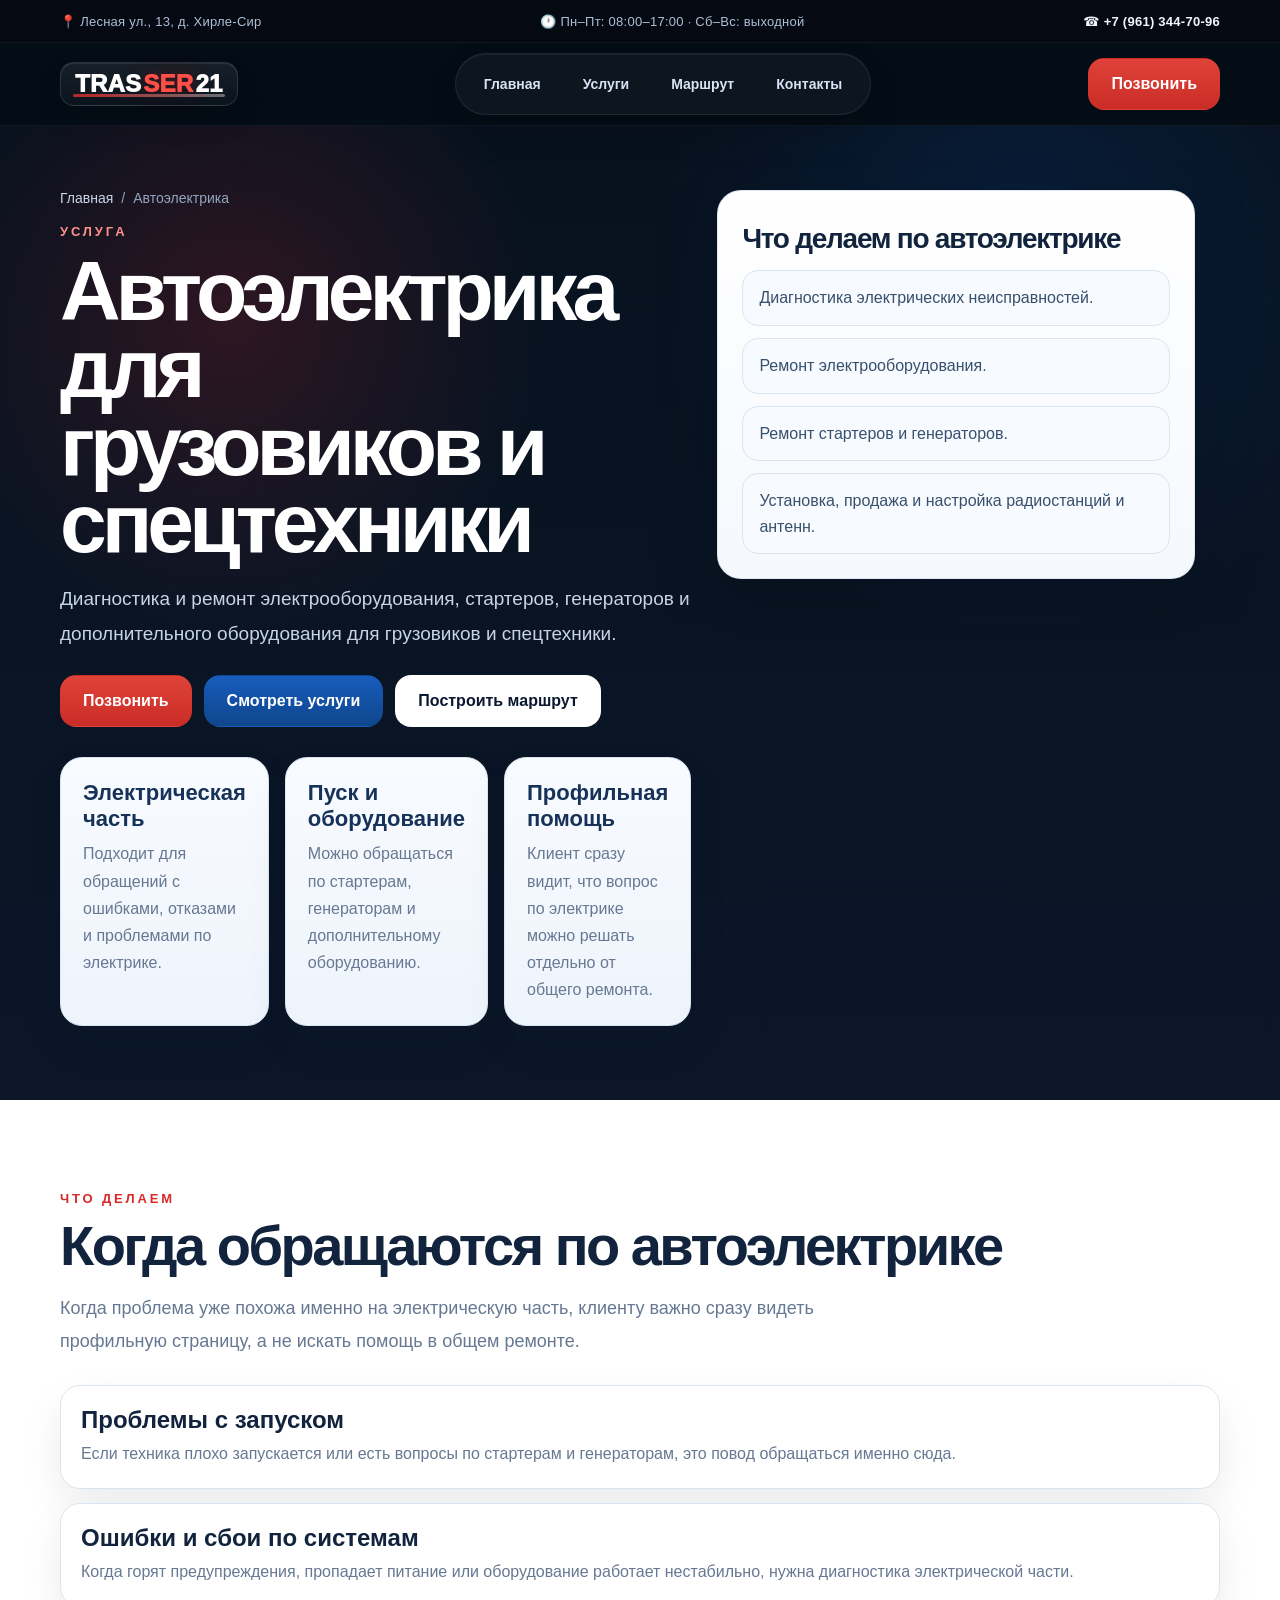
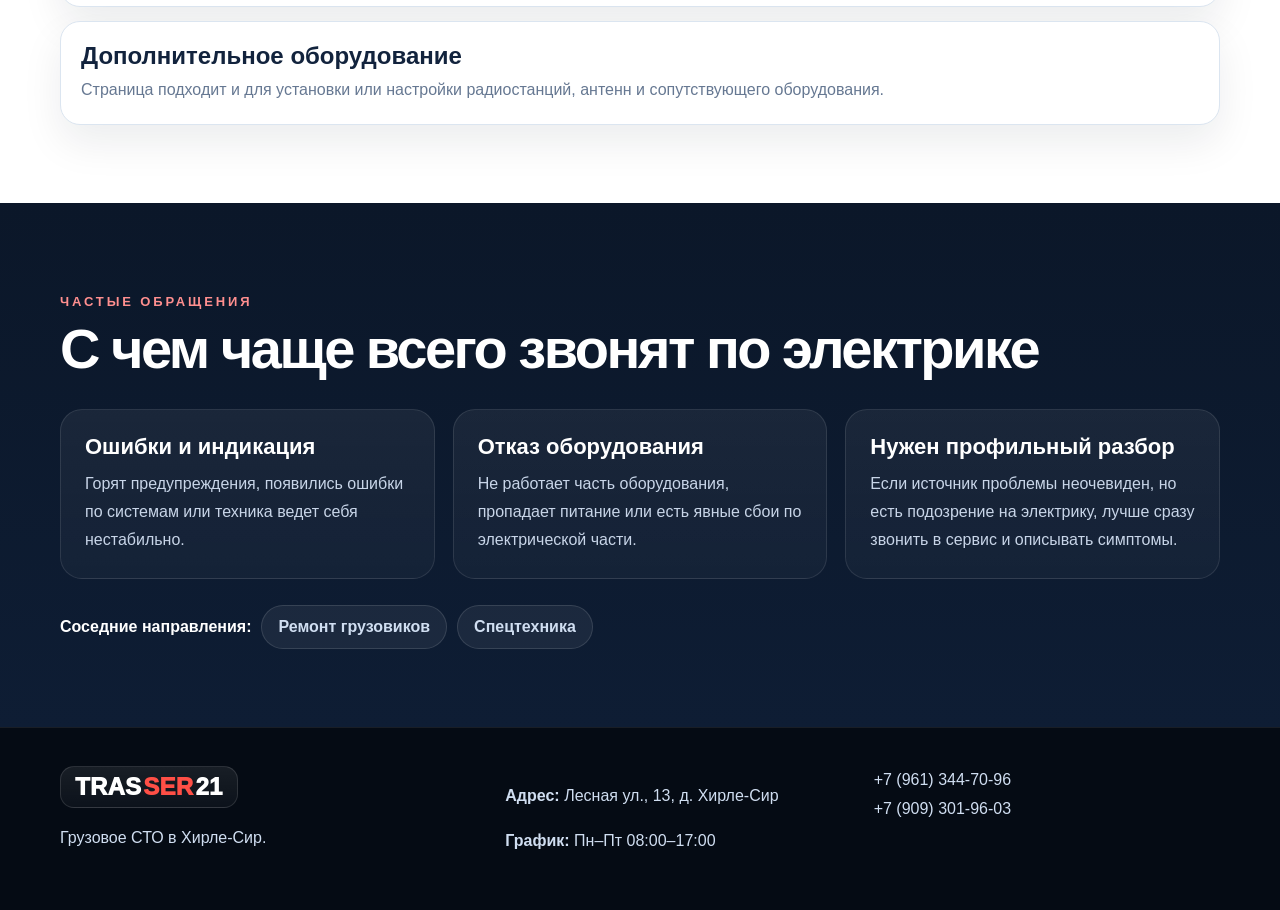
==== services/autoelectric.html @ 06770402 "Update homepage design and service photos" ====
<!doctype html>
<html lang="ru">
<head>
  <meta charset="UTF-8" />
  <meta name="viewport" content="width=device-width, initial-scale=1.0" />
  <title>Автоэлектрика — TRASSER21</title>
  <meta name="description" content="TRASSER21: автоэлектрика для грузовиков и спецтехники. Стационарный сервис по адресу Лесная ул., 13, д. Хирле-Сир." />
  <link rel="stylesheet" href="../styles.css" />
</head>
<body>
  <div class="topbar">
    <div class="container topbar__inner">
      <span>📍 Лесная ул., 13, д. Хирле-Сир</span>
      <span>🕐 Пн–Пт: 08:00–17:00 · Сб–Вс: выходной</span>
      <a href="tel:+79613447096">☎ +7 (961) 344-70-96</a>
    </div>
  </div>

  <header class="header">
    <div class="container header__inner">
      <a class="logo" href="../index.html">TRAS<span>SER</span>21</a>
      <nav class="nav" id="nav">
        <a href="../index.html">Главная</a>
        <a href="../index.html#services">Услуги</a>
        <a href="../index.html#route">Маршрут</a>
        <a href="../index.html#contacts">Контакты</a>
      </nav>
      <a class="btn btn--red header__cta" href="tel:+79613447096">Позвонить</a>
      <button class="burger" id="burger" aria-label="Открыть меню">☰</button>
    </div>
  </header>

  <main>
    <section class="service-hero">
      <div class="container service-hero__grid">
        <div>
          <div class="breadcrumbs"><a href="../index.html">Главная</a><span>/</span><span>Автоэлектрика</span></div>
          <p class="eyebrow">Услуга</p>
          <h1>Автоэлектрика для грузовиков и спецтехники</h1>
          <p class="service-hero__lead">Диагностика и ремонт электрооборудования, стартеров, генераторов и дополнительного оборудования для грузовиков и спецтехники.</p>
          <div class="service-hero__actions">
            <a class="btn btn--red" href="tel:+79613447096">Позвонить</a>
            <a class="btn btn--blue" href="../index.html#services">Смотреть услуги</a>
            <a class="btn btn--light" href="../index.html#route">Построить маршрут</a>
          </div>
          <div class="service-highlight">
            <article><strong>Электрическая часть</strong><span>Подходит для обращений с ошибками, отказами и проблемами по электрике.</span></article>
            <article><strong>Пуск и оборудование</strong><span>Можно обращаться по стартерам, генераторам и дополнительному оборудованию.</span></article>
            <article><strong>Профильная помощь</strong><span>Клиент сразу видит, что вопрос по электрике можно решать отдельно от общего ремонта.</span></article>
          </div>
        </div>
        <aside class="service-panel">
          <h2>Что делаем по автоэлектрике</h2>
          <ul>
            <li>Диагностика электрических неисправностей.</li>
            <li>Ремонт электрооборудования.</li>
            <li>Ремонт стартеров и генераторов.</li>
            <li>Установка, продажа и настройка радиостанций и антенн.</li>
          </ul>
        </aside>
      </div>
    </section>

    <section class="section section--light">
      <div class="container">
        <p class="eyebrow eyebrow--red">Что делаем</p>
        <h2>Когда обращаются по автоэлектрике</h2>
        <p class="section__lead">Когда проблема уже похожа именно на электрическую часть, клиенту важно сразу видеть профильную страницу, а не искать помощь в общем ремонте.</p>
        <div class="service-list">
          <article><h3>Проблемы с запуском</h3><p>Если техника плохо запускается или есть вопросы по стартерам и генераторам, это повод обращаться именно сюда.</p></article>
          <article><h3>Ошибки и сбои по системам</h3><p>Когда горят предупреждения, пропадает питание или оборудование работает нестабильно, нужна диагностика электрической части.</p></article>
          <article><h3>Дополнительное оборудование</h3><p>Страница подходит и для установки или настройки радиостанций, антенн и сопутствующего оборудования.</p></article>
        </div>
      </div>
    </section>

    <section class="section section--dark">
      <div class="container">
        <p class="eyebrow">Частые обращения</p>
        <h2>С чем чаще всего звонят по электрике</h2>
        <div class="cards cards--3">
          <article class="card card--dark"><h3>Ошибки и индикация</h3><p>Горят предупреждения, появились ошибки по системам или техника ведет себя нестабильно.</p></article>
          <article class="card card--dark"><h3>Отказ оборудования</h3><p>Не работает часть оборудования, пропадает питание или есть явные сбои по электрической части.</p></article>
          <article class="card card--dark"><h3>Нужен профильный разбор</h3><p>Если источник проблемы неочевиден, но есть подозрение на электрику, лучше сразу звонить в сервис и описывать симптомы.</p></article>
        </div>
        <div class="related-services">
          <strong>Соседние направления:</strong>
          <a href="truck-repair.html">Ремонт грузовиков</a>
          <a href="special-equipment.html">Спецтехника</a>
        </div>
      </div>
    </section>
  </main>

  <footer class="footer" id="contacts">
    <div class="container footer__grid">
      <div><strong class="footer__brand">TRAS<span>SER</span>21</strong><p>Грузовое СТО в Хирле-Сир.</p></div>
      <div><p><strong>Адрес:</strong> Лесная ул., 13, д. Хирле-Сир</p><p><strong>График:</strong> Пн–Пт 08:00–17:00</p></div>
      <div><a href="tel:+79613447096">+7 (961) 344-70-96</a><a href="tel:+79093019603">+7 (909) 301-96-03</a></div>
    </div>
  </footer>

  <a class="mobile-call" href="tel:+79613447096">Позвонить</a>
  <script src="../script.js"></script>
</body>
</html>
---- styles.css ----
*{box-sizing:border-box}
:root{--dark:#07111e;--dark2:#0d1a2e;--blue:#0e4ea6;--red:#d92929;--white:#fff;--muted:#c7d4e8;--text:#12233d;--line:#dbe5f0;--soft:#f4f7fb;--shadow:0 18px 40px rgba(15,23,42,.08);--shadow-lg:0 28px 60px rgba(3,10,20,.26);--radius-lg:26px;--radius-md:20px}
html{scroll-behavior:smooth}
body{margin:0;font-family:"Segoe UI",Arial,system-ui,sans-serif;background:var(--dark);color:var(--white)}
body.is-locked{overflow:hidden}
a{text-decoration:none;color:inherit}
.container{width:min(1160px,calc(100% - 40px));margin:0 auto}
.topbar{background:#040912;border-bottom:1px solid rgba(255,255,255,.06);font-size:13px;letter-spacing:.02em}.topbar__inner{min-height:42px;display:flex;gap:16px;justify-content:space-between;align-items:center;flex-wrap:wrap;color:#aebfd6}.topbar a{color:#eef5ff;font-weight:700}
.header{position:sticky;top:0;z-index:10;background:rgba(5,12,21,.78);backdrop-filter:blur(18px);border-bottom:1px solid rgba(255,255,255,.06)}.header__inner{min-height:82px;display:flex;align-items:center;justify-content:space-between;gap:18px}
.logo{position:relative;display:inline-flex;align-items:center;gap:0;min-height:44px;padding:0 14px;border-radius:14px;background:linear-gradient(180deg,rgba(255,255,255,.08),rgba(255,255,255,.03));border:1px solid rgba(255,255,255,.12);box-shadow:inset 0 1px 0 rgba(255,255,255,.08),0 14px 28px rgba(0,0,0,.16);font-size:24px;font-weight:950;letter-spacing:.01em;line-height:1;color:#fff;text-transform:uppercase;transition:transform .2s ease,border-color .2s ease,background .2s ease}
.logo::before{content:"";position:absolute;left:12px;right:12px;bottom:8px;height:3px;border-radius:999px;background:linear-gradient(90deg,rgba(217,41,41,.95),rgba(255,255,255,.42));opacity:.9}
.logo:hover{transform:translateY(-1px);border-color:rgba(255,255,255,.2);background:linear-gradient(180deg,rgba(255,255,255,.12),rgba(255,255,255,.04))}
.logo span{display:inline-flex;margin:0 2px;color:#ff4f46;text-shadow:0 0 18px rgba(217,41,41,.32)}
.nav{display:flex;align-items:center;gap:6px;padding:8px 10px;border-radius:999px;background:rgba(255,255,255,.04);border:1px solid rgba(255,255,255,.08);box-shadow:inset 0 1px 0 rgba(255,255,255,.04),0 18px 34px rgba(0,0,0,.16)}
.nav a{position:relative;display:inline-flex;align-items:center;justify-content:center;min-height:44px;padding:0 18px;border-radius:999px;font-size:14px;font-weight:800;color:#d7e3f4;overflow:hidden;transition:color .22s ease,transform .22s ease,background .22s ease}
.nav a:hover{color:#fff;transform:translateY(-1px);background:rgba(255,255,255,.08)}
.nav a::after{content:"";position:absolute;left:16px;right:16px;bottom:8px;height:2px;border-radius:999px;background:linear-gradient(90deg,var(--red),#ff8e6d);transform:scaleX(0);transform-origin:center;transition:transform .22s ease}
.nav a:hover::after{transform:scaleX(1)}
.burger{display:none;background:transparent;color:#fff;border:1px solid rgba(255,255,255,.15);border-radius:12px;width:44px;height:44px;font-size:22px}
.btn{display:inline-flex;align-items:center;justify-content:center;min-height:52px;padding:0 22px;border-radius:16px;font-weight:800;border:1px solid transparent;transition:transform .2s ease,box-shadow .2s ease,background .2s ease}.btn:hover{transform:translateY(-1px);box-shadow:0 14px 28px rgba(0,0,0,.18)}.btn--red{background:linear-gradient(180deg,#df4238,#c92d26);color:#fff}.btn--blue{background:linear-gradient(180deg,#185cbc,#0f468d);color:#fff}.btn--light{background:#fff;color:#0a1730}
.hero{position:relative;overflow:hidden;background:
radial-gradient(circle at 18% 18%,rgba(217,41,41,.14),transparent 26%),
linear-gradient(180deg,#07111d 0%,#091524 54%,#0d1a2d 100%);
padding:56px 0 78px}
.hero::before{content:"";position:absolute;inset:0;background:
linear-gradient(90deg,rgba(255,255,255,.02),transparent 26%,transparent 74%,rgba(255,255,255,.02)),
linear-gradient(180deg,rgba(255,255,255,.03),transparent 18%);
pointer-events:none}
.hero__layout{display:grid;gap:30px}
.hero__lead{display:grid;grid-template-columns:minmax(0,1.18fr) minmax(320px,.82fr);gap:28px;align-items:end}
.eyebrow{color:#ff8f8f;font-size:13px;letter-spacing:.22em;text-transform:uppercase;font-weight:900}.eyebrow--red{color:var(--red)}h1{font-size:clamp(48px,7vw,84px);line-height:.92;letter-spacing:-.06em;margin:14px 0 0;max-width:11ch}h2{font-size:clamp(34px,5vw,56px);line-height:.98;letter-spacing:-.045em;margin:10px 0 0}
.hero__content{display:flex;flex-direction:column;justify-content:center;padding:10px 0 0}
.hero__text,.section__lead{font-size:18px;line-height:1.8;color:var(--muted);max-width:760px}
.hero__text{max-width:32ch;font-size:20px;line-height:1.72;margin-top:22px;color:#d6e1f1}
.hero__badges{display:flex;flex-wrap:wrap;gap:10px;margin-top:22px}
.hero__badges span{display:inline-flex;align-items:center;min-height:38px;padding:0 14px;border-radius:999px;background:rgba(255,255,255,.05);border:1px solid rgba(255,255,255,.08);color:#edf3fb;font-size:13px;font-weight:800;letter-spacing:.02em}
.hero__actions{display:flex;gap:12px;flex-wrap:wrap;margin-top:28px}
.hero__footnote{margin:18px 0 0;color:#aebfd6;font-size:15px;line-height:1.7}
.hero__summary{padding:24px;border-radius:28px;background:rgba(255,255,255,.04);border:1px solid rgba(255,255,255,.08);box-shadow:0 24px 48px rgba(0,0,0,.16)}
.hero__summary-label{margin:0 0 14px;color:#95aac6;text-transform:uppercase;font-size:12px;font-weight:900;letter-spacing:.16em}
.hero__summary-grid{display:grid;grid-template-columns:1fr 1fr;gap:12px}
.hero__summary-grid article{display:grid;gap:7px;padding:18px;border-radius:20px;background:rgba(255,255,255,.04);border:1px solid rgba(255,255,255,.08)}
.hero__summary-grid small{color:#95aac6;text-transform:uppercase;font-size:11px;font-weight:900;letter-spacing:.14em}
.hero__summary-grid strong{color:#fff;font-size:20px;line-height:1.35;letter-spacing:-.02em}
.hero__showcase{position:relative;margin:0;border-radius:34px;overflow:hidden;border:1px solid rgba(255,255,255,.1);background:#0c1727;box-shadow:0 30px 64px rgba(0,0,0,.24)}
.hero__showcase img{display:block;width:100%;aspect-ratio:16 / 7;object-fit:cover;object-position:center 44%}
.hero__showcase::after{content:"";position:absolute;inset:0;background:linear-gradient(180deg,rgba(5,11,18,.08) 0%,rgba(5,11,18,.08) 36%,rgba(5,11,18,.64) 100%);pointer-events:none}
.hero__showcase-actions{position:absolute;top:22px;right:22px;z-index:1}
.hero__showcase-caption{position:absolute;left:24px;bottom:24px;z-index:1;display:grid;gap:8px;max-width:520px;padding:22px 24px;border-radius:26px;background:rgba(7,17,29,.76);backdrop-filter:blur(10px);border:1px solid rgba(255,255,255,.1)}
.hero__showcase-caption small{color:#95aac6;text-transform:uppercase;font-size:12px;font-weight:900;letter-spacing:.16em}
.hero__showcase-caption strong{font-size:30px;letter-spacing:-.04em;color:#fff;line-height:1.08}
.hero__showcase-caption span{color:#d8e3f2;line-height:1.72}
.hero__showcase[data-lightbox],.service-photos__item[data-lightbox],.gallery__card[data-lightbox]{cursor:zoom-in}
.hero__showcase[data-lightbox]:focus-visible,.service-photos__item[data-lightbox]:focus-visible,.gallery__card[data-lightbox]:focus-visible{outline:2px solid rgba(255,255,255,.72);outline-offset:4px}
.section{padding:78px 0}.section--light{background:#fff;color:var(--text)}.section--dark{background:linear-gradient(180deg,#0b1729,#0e1d34)}.section--light .section__lead{color:#667892}.section__lead--dark{color:#c8d5e8}.cards{display:grid;gap:18px;margin-top:32px}.cards--4{grid-template-columns:repeat(4,1fr)}.cards--3{grid-template-columns:repeat(3,1fr)}
.service-photos{display:grid;grid-template-columns:1.2fr .9fr .9fr;gap:18px;margin-top:34px}
.service-photos__item{position:relative;margin:0;border-radius:28px;overflow:hidden;background:#fff;border:1px solid rgba(211,223,236,.9);box-shadow:0 24px 48px rgba(15,23,42,.08)}
.service-photos__item::after{content:"";position:absolute;inset:0;background:linear-gradient(180deg,rgba(10,20,34,.02),rgba(10,20,34,.68) 86%)}
.service-photos__image{display:block;width:100%;height:100%;min-height:260px;object-fit:cover;transform:scale(1.02)}
.service-photos__image--front{object-position:center 42%}
.service-photos__image--base{object-position:center center}
.service-photos__image--aerial{object-position:center 36%}
.service-photos__item figcaption{position:absolute;left:0;right:0;bottom:0;z-index:1;padding:18px 18px 20px;color:#eef5ff;line-height:1.65;background:linear-gradient(180deg,transparent,rgba(8,17,30,.04))}
.service-photos__item--wide{grid-row:span 2}
.service-photos__item--wide .service-photos__image{min-height:100%}
.card{background:#fff;border:1px solid var(--line);border-radius:22px;padding:24px;box-shadow:var(--shadow);transition:transform .22s ease,box-shadow .22s ease,border-color .22s ease}.card:hover{transform:translateY(-3px);box-shadow:0 22px 44px rgba(15,23,42,.1);border-color:#c8d7e8}.card h3{margin:0 0 10px;font-size:22px}.card p{margin:0;color:#667892;line-height:1.75}.card--dark{background:linear-gradient(180deg,rgba(255,255,255,.06),rgba(255,255,255,.03));border-color:rgba(255,255,255,.1);box-shadow:none}.card--dark p{color:#c8d5e8}.card--dark h3{color:#fff}.card--dark:hover{box-shadow:0 20px 42px rgba(0,0,0,.16);border-color:rgba(255,255,255,.14)}.card--accent-blue{background:linear-gradient(180deg,#f7fbff,#edf4ff)}.card--accent-red{background:linear-gradient(180deg,#fff8f8,#fff0f0)}.num{display:grid;place-items:center;width:42px;height:42px;border-radius:12px;background:linear-gradient(135deg,var(--red),var(--blue));color:#fff;font-weight:900;margin-bottom:14px}
.card--service{display:flex;flex-direction:column;gap:14px}
.card--service-photo{position:relative;overflow:hidden;justify-content:flex-end;min-height:300px;background:#0b1628;border-color:rgba(255,255,255,.12)}
.card--service-photo::before{content:"";position:absolute;inset:0;background-image:var(--service-card-bg);background-position:var(--service-card-position,center center);background-size:cover;background-repeat:no-repeat;transform:scale(1.03);transition:transform .28s ease}
.card--service-photo::after{content:"";position:absolute;inset:0;background:linear-gradient(180deg,rgba(6,12,21,.16) 0%,rgba(6,12,21,.42) 44%,rgba(6,12,21,.9) 100%)}
.card--service-photo>*{position:relative;z-index:1}
.card--service-photo:hover::before{transform:scale(1.07)}
.card--service-photo p{color:#dbe6f6}
.card--service-photo .text-link{color:#fff}
.card--service-photo .num{box-shadow:0 12px 24px rgba(0,0,0,.22)}
.card--service-tachographs{--service-card-bg:url("assets/hero-service-sign.webp");--service-card-position:center 38%}
.card--service-autoelectric{--service-card-bg:url("assets/service-interior.webp");--service-card-position:center center}
.card--service-truck-repair{--service-card-bg:url("assets/service-repair-bay-new.webp");--service-card-position:center center}
.card--service-maintenance{--service-card-bg:url("assets/service-exterior-aerial-new.webp");--service-card-position:center 46%}
.card--service-trucks{--service-card-bg:url("assets/service-truck.webp");--service-card-position:center 54%}
.card--service-special{--service-card-bg:url("assets/service-aerial.webp");--service-card-position:center 36%}
.text-link{display:inline-flex;align-items:center;gap:8px;margin-top:auto;font-weight:800;color:#0b397f}
.card--dark .text-link{color:#fff}
.text-link::after{content:"→";font-size:16px}
.section--process{background:linear-gradient(180deg,#091322,#10213b)}
.process-grid{display:grid;grid-template-columns:repeat(4,1fr);gap:16px;margin-top:30px}
.process-card{padding:22px;border-radius:22px;background:linear-gradient(180deg,rgba(255,255,255,.06),rgba(255,255,255,.03));border:1px solid rgba(255,255,255,.1);transition:transform .22s ease,border-color .22s ease}
.process-card:hover{transform:translateY(-3px);border-color:rgba(255,255,255,.16)}
.process-card h3{margin:14px 0 10px;font-size:24px;color:#fff}
.process-card p{margin:0;color:#d0def1;line-height:1.75}
.section--photo{background:linear-gradient(180deg,#081321,#0d1e35)}
.gallery{display:grid;grid-template-columns:1fr 1.2fr 1fr;gap:16px;margin-top:32px}
.gallery__card{min-height:300px;padding:22px;border-radius:28px;border:1px solid rgba(255,255,255,.1);background:linear-gradient(160deg,rgba(255,255,255,.06),rgba(255,255,255,.02));display:flex;flex-direction:column;justify-content:flex-end;position:relative;overflow:hidden;transition:transform .24s ease,border-color .24s ease,box-shadow .24s ease;box-shadow:0 24px 46px rgba(0,0,0,.16)}
.gallery__card:hover{transform:translateY(-5px);border-color:rgba(255,255,255,.18);box-shadow:0 30px 54px rgba(0,0,0,.2)}
.gallery__card::before{content:"";position:absolute;inset:0;background:linear-gradient(135deg,rgba(217,41,41,.18),transparent 40%,rgba(14,78,166,.18));opacity:.9}
.gallery__card>*{position:relative}
.gallery__image{position:absolute;inset:0;width:100%;height:100%;object-fit:cover;transform:scale(1.03)}
.gallery__image--interior{object-position:center center}
.gallery__image--truck{object-position:center 54%}
.gallery__image--road{object-position:center center}
.gallery__card--photo::before{background:linear-gradient(180deg,rgba(4,11,20,.02),rgba(4,11,20,.78) 84%)}
.gallery__content{position:relative;z-index:1;display:flex;flex-direction:column;justify-content:flex-end;height:100%;padding:2px}
.gallery__card span{display:inline-flex;width:max-content;padding:8px 10px;border-radius:999px;background:rgba(255,255,255,.1);backdrop-filter:blur(8px);font-size:12px;letter-spacing:.1em;text-transform:uppercase}
.gallery__card strong{font-size:30px;margin-top:16px;letter-spacing:-.04em}
.gallery__card p{margin:10px 0 0;color:#d5e2f4;line-height:1.7;max-width:30ch}
.gallery__card--wide{min-height:390px}
.brand-list{display:flex;flex-wrap:wrap;gap:12px;margin-top:28px}
.brand-list span{display:inline-flex;align-items:center;justify-content:center;padding:14px 18px;border-radius:999px;border:1px solid var(--line);background:linear-gradient(180deg,#fff,#f8fbff);font-weight:800;color:#163257;box-shadow:var(--shadow)}
.route{display:grid;grid-template-columns:minmax(300px,380px) minmax(0,560px);gap:24px;align-items:start;justify-content:space-between}
.route__content{max-width:380px;padding-top:8px}
.route__content h2{font-size:clamp(40px,4vw,62px);line-height:.96;max-width:7ch}
.route__content .section__lead{max-width:24ch}
.route__info{display:grid;gap:10px;margin:20px 0 24px;padding:18px 20px;border-radius:20px;background:rgba(255,255,255,.04);border:1px solid rgba(255,255,255,.08)}
.route__info p{margin:0}
.route__info p{color:#d5e2f4}
.map-links{display:grid;grid-template-columns:1fr;gap:10px;margin-top:8px}
.map-link-chip{display:inline-flex;align-items:center;justify-content:center;min-height:48px;padding:0 18px;border-radius:16px;border:1px solid transparent;color:#fff;font-weight:900;box-shadow:0 12px 26px rgba(0,0,0,.16);transition:transform .2s ease,box-shadow .2s ease,filter .2s ease}
.map-link-chip:hover{transform:translateY(-1px);box-shadow:0 16px 28px rgba(0,0,0,.22)}
.map-link-chip--yandex{background:#fc3f1d}
.map-link-chip--2gis{background:#00a651}
.map-link-chip--google{background:#1a73e8}
.route-map-card{margin:0;max-width:560px;justify-self:end;border-radius:28px;overflow:hidden;background:rgba(255,255,255,.04);border:1px solid rgba(255,255,255,.1);box-shadow:0 20px 50px rgba(0,0,0,.22)}
.route-map-card__link{display:block}
.route-map-card__image{display:block;width:100%;height:auto;max-height:258px;aspect-ratio:16 / 9;object-fit:cover}
.route-map-card__caption{display:grid;gap:4px;padding:14px 18px;background:linear-gradient(180deg,rgba(8,18,32,.3),rgba(8,18,32,.82))}
.route-map-card__caption strong{font-size:24px}
.route-map-card__caption span{color:#d5e2f4;font-weight:700}
.route-map-card__caption small{color:#aebfd6;line-height:1.6}
.faq{display:grid;gap:14px;margin-top:30px}
.faq__item{background:#fff;border:1px solid var(--line);border-radius:18px;padding:0 18px;box-shadow:var(--shadow);transition:border-color .2s ease,transform .2s ease}
.faq__item:hover{transform:translateY(-2px);border-color:#c6d6e8}
.faq__item summary{cursor:pointer;list-style:none;font-weight:800;padding:20px 0;color:#173259}
.faq__item summary::-webkit-details-marker{display:none}
.faq__item p{margin:0 0 18px;color:#667892;line-height:1.75}
.request{display:grid;grid-template-columns:minmax(0,.88fr) minmax(0,1.12fr);gap:30px;align-items:start}
.request__notes{list-style:none;padding:0;margin:24px 0 0;display:grid;gap:10px}
.request__notes li{position:relative;padding-left:22px;color:#48617f;line-height:1.7}
.request__notes li::before{content:"";position:absolute;left:0;top:11px;width:10px;height:10px;border-radius:50%;background:linear-gradient(135deg,var(--red),var(--blue))}
.contact-panel{display:grid;gap:14px;background:linear-gradient(180deg,#fff,#f9fbfe);border:1px solid var(--line);border-radius:24px;padding:24px;box-shadow:var(--shadow)}
.contact-panel__item{display:grid;gap:6px;padding:16px 18px;border-radius:18px;background:#fff;border:1px solid var(--line)}
.contact-panel__item span{color:#6c7d92;font-size:13px;font-weight:800;letter-spacing:.08em;text-transform:uppercase}
.contact-panel__item a,.contact-panel__item strong{color:#173259;font-size:24px;font-weight:900;letter-spacing:-.03em}
.contact-panel__actions{display:flex;gap:12px;flex-wrap:wrap;margin-top:6px}
.form{display:grid;gap:14px;background:linear-gradient(180deg,#fff,#f9fbfe);border:1px solid var(--line);border-radius:24px;padding:24px;box-shadow:var(--shadow)}
.form__field{display:grid;gap:8px;color:#28415f;font-weight:700}
.form__field span{font-size:14px}
input,textarea,select{width:100%;min-height:52px;border:1px solid var(--line);border-radius:14px;padding:14px 15px;font:inherit}
input:focus,textarea:focus,select:focus{outline:none;border-color:#7fa4d3;box-shadow:0 0 0 4px rgba(14,78,166,.12)}
textarea{min-height:130px;resize:vertical}
.form__hint{margin:0;color:#667892;font-size:14px;line-height:1.6}
.footer{background:#050b14;padding:38px 0;border-top:1px solid rgba(255,255,255,.08)}.footer__grid{display:grid;grid-template-columns:1.1fr .9fr .9fr;gap:22px}.footer p,.footer a{display:block;color:#d0def1;line-height:1.8}.footer__brand{display:inline-flex;align-items:center;min-height:42px;padding:0 14px;border-radius:14px;background:linear-gradient(180deg,rgba(255,255,255,.08),rgba(255,255,255,.03));border:1px solid rgba(255,255,255,.12);font-size:24px;font-weight:950;letter-spacing:.01em;color:#fff}.footer__brand span{margin:0 2px;color:#ff4f46}.mobile-call{display:none}
.service-hero{position:relative;overflow:hidden;background:radial-gradient(circle at 18% 20%,rgba(217,41,41,.18),transparent 24%),radial-gradient(circle at 80% 15%,rgba(14,78,166,.22),transparent 28%),linear-gradient(180deg,#07111e,#0b1729);padding:64px 0 74px}
.service-hero__grid{display:grid;grid-template-columns:1.05fr .95fr;gap:26px;align-items:start}
.service-hero__lead{font-size:19px;line-height:1.85;color:var(--muted);max-width:700px}
.service-hero__actions{display:flex;gap:12px;flex-wrap:wrap;margin-top:24px}
.service-panel{background:linear-gradient(180deg,#ffffff,#f5f8fd);color:var(--text);border-radius:24px;padding:24px;box-shadow:var(--shadow-lg);border:1px solid rgba(219,229,240,.9)}
.service-panel h2{font-size:28px}
.service-panel ul{list-style:none;padding:0;margin:18px 0 0;display:grid;gap:12px}
.service-panel li{padding:14px 16px;border-radius:16px;background:#f7fafe;border:1px solid var(--line);color:#37506d;line-height:1.6}
.service-list{display:grid;gap:14px;margin-top:28px}
.service-list article{display:grid;gap:6px;padding:20px;border-radius:20px;border:1px solid var(--line);background:#fff;box-shadow:var(--shadow);transition:transform .22s ease,box-shadow .22s ease,border-color .22s ease}
.service-list article:hover{transform:translateY(-3px);box-shadow:0 22px 44px rgba(15,23,42,.1);border-color:#c8d7e8}
.service-list h3{margin:0;font-size:24px}
.service-list p{margin:0;color:#667892;line-height:1.75}
.service-highlight{display:grid;grid-template-columns:repeat(3,1fr);gap:16px;margin-top:30px}
.service-highlight article{padding:22px;border-radius:22px;background:linear-gradient(180deg,#f8fbff,#eef4fc);border:1px solid var(--line);box-shadow:var(--shadow)}
.service-highlight strong{display:block;font-size:22px;color:#173259}
.service-highlight span{display:block;margin-top:8px;color:#667892;line-height:1.7}
.breadcrumbs{display:flex;gap:8px;flex-wrap:wrap;color:#93a6bf;font-size:14px;margin-bottom:18px}
.breadcrumbs a{color:#c9d7e8}
.related-services{display:flex;flex-wrap:wrap;gap:10px;align-items:center;margin-top:26px;color:#d0def1}
.related-services strong{color:#fff}
.related-services a{display:inline-flex;align-items:center;justify-content:center;padding:12px 16px;border-radius:999px;background:rgba(255,255,255,.06);border:1px solid rgba(255,255,255,.12);font-weight:800;transition:transform .2s ease,border-color .2s ease}
.related-services a:hover{transform:translateY(-2px);border-color:rgba(255,255,255,.18)}
.service-alert{display:grid;gap:8px;margin-top:24px;padding:20px 22px;border-radius:22px;background:linear-gradient(180deg,#fff7f7,#fff0f0);border:1px solid #f0cdcd;color:#6b2f2f}
.service-alert strong{font-size:20px;color:#4f1f1f}
.lightbox{position:fixed;inset:0;z-index:60;display:grid;place-items:center;padding:28px;background:rgba(2,7,14,.88);backdrop-filter:blur(12px);overflow:auto}
.lightbox[hidden]{display:none}
.lightbox__dialog{width:100%;max-width:1120px;display:flex;flex-direction:column;gap:16px}
.lightbox__close{align-self:flex-end;display:inline-flex;align-items:center;justify-content:center;min-height:46px;padding:0 18px;border-radius:999px;border:1px solid rgba(255,255,255,.14);background:rgba(255,255,255,.08);color:#fff;font-weight:800;cursor:pointer;transition:transform .2s ease,background .2s ease,border-color .2s ease}
.lightbox__close:hover{transform:translateY(-1px);background:rgba(255,255,255,.12);border-color:rgba(255,255,255,.2)}
.lightbox__image{display:block;width:100%;max-height:78vh;object-fit:contain;border-radius:28px;background:#02060c;box-shadow:0 34px 80px rgba(0,0,0,.4)}
.lightbox__caption{margin:0;max-width:780px;color:#dbe6f7;line-height:1.7}
@media(max-width:1000px){.nav,.header__cta{display:none}.burger{display:block}.nav.is-open{display:grid;position:absolute;top:76px;left:16px;right:16px;gap:6px;background:#0d1a2e;border:1px solid rgba(255,255,255,.1);border-radius:18px;padding:14px;box-shadow:0 18px 40px rgba(0,0,0,.28)}.nav.is-open a{justify-content:flex-start;padding:0 16px;border-radius:14px}.nav.is-open a::after{left:16px;right:16px}.hero__lead,.request,.route,.footer__grid,.gallery,.service-photos{grid-template-columns:1fr}.cards--4,.cards--3,.hero__summary-grid{grid-template-columns:1fr 1fr}.map-links{grid-template-columns:repeat(3,minmax(0,1fr))}.route__content,.route-map-card{max-width:none;justify-self:stretch}h1{max-width:none}.hero__text{max-width:none}.service-photos__item--wide{grid-row:auto}.hero__content{padding:8px 0 0}.hero__showcase img{aspect-ratio:16 / 10}.hero__showcase-caption{max-width:460px}}
@media(max-width:1000px){.service-hero__grid,.service-highlight,.process-grid,.route{grid-template-columns:1fr}.route__content{max-width:none;padding-top:0}.route__content h2{max-width:none}.route-map-card{max-width:none;justify-self:stretch}.route-map-card__image{max-height:none}}
@media(max-width:760px){.container{width:min(100%,calc(100% - 24px))}.cards--4,.cards--3,.hero__summary-grid,.service-highlight,.map-links{grid-template-columns:1fr}.hero,.service-hero{padding:44px 0 64px}.section{padding:64px 0}.topbar__inner{justify-content:flex-start}.contact-panel__item a,.contact-panel__item strong{font-size:21px}.contact-panel__actions{flex-direction:column}.hero__showcase-actions{top:16px;right:16px}.hero__showcase img{aspect-ratio:4 / 3}.hero__showcase-caption{left:16px;right:16px;bottom:16px;max-width:none;padding:18px 18px 20px}.hero__showcase-caption strong{font-size:22px}.hero__summary-grid strong{font-size:18px}.lightbox{padding:16px}.lightbox__image{max-height:70vh;border-radius:22px}.lightbox__caption{font-size:15px}.mobile-call{display:flex;position:fixed;left:16px;right:16px;bottom:14px;z-index:20;background:var(--red);color:#fff;min-height:52px;border-radius:16px;align-items:center;justify-content:center;font-weight:900;box-shadow:0 12px 30px rgba(0,0,0,.3)}}
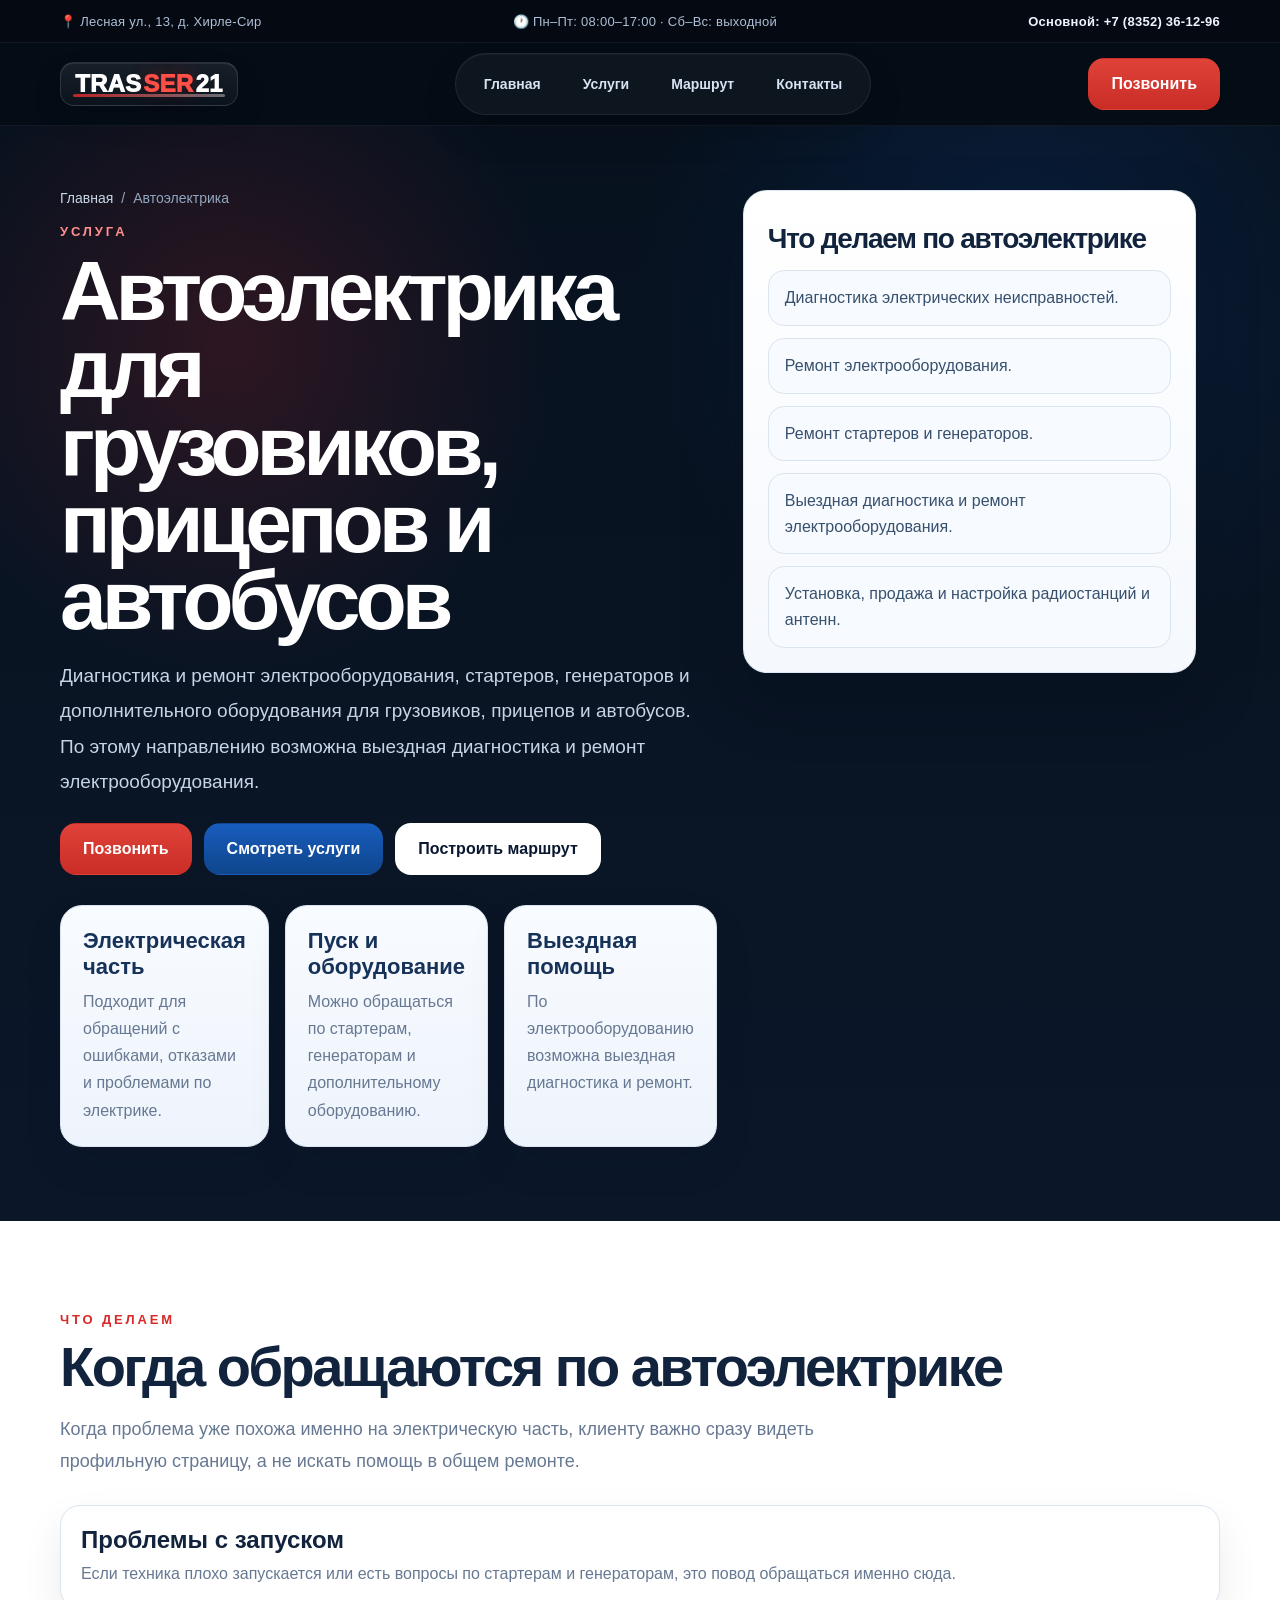
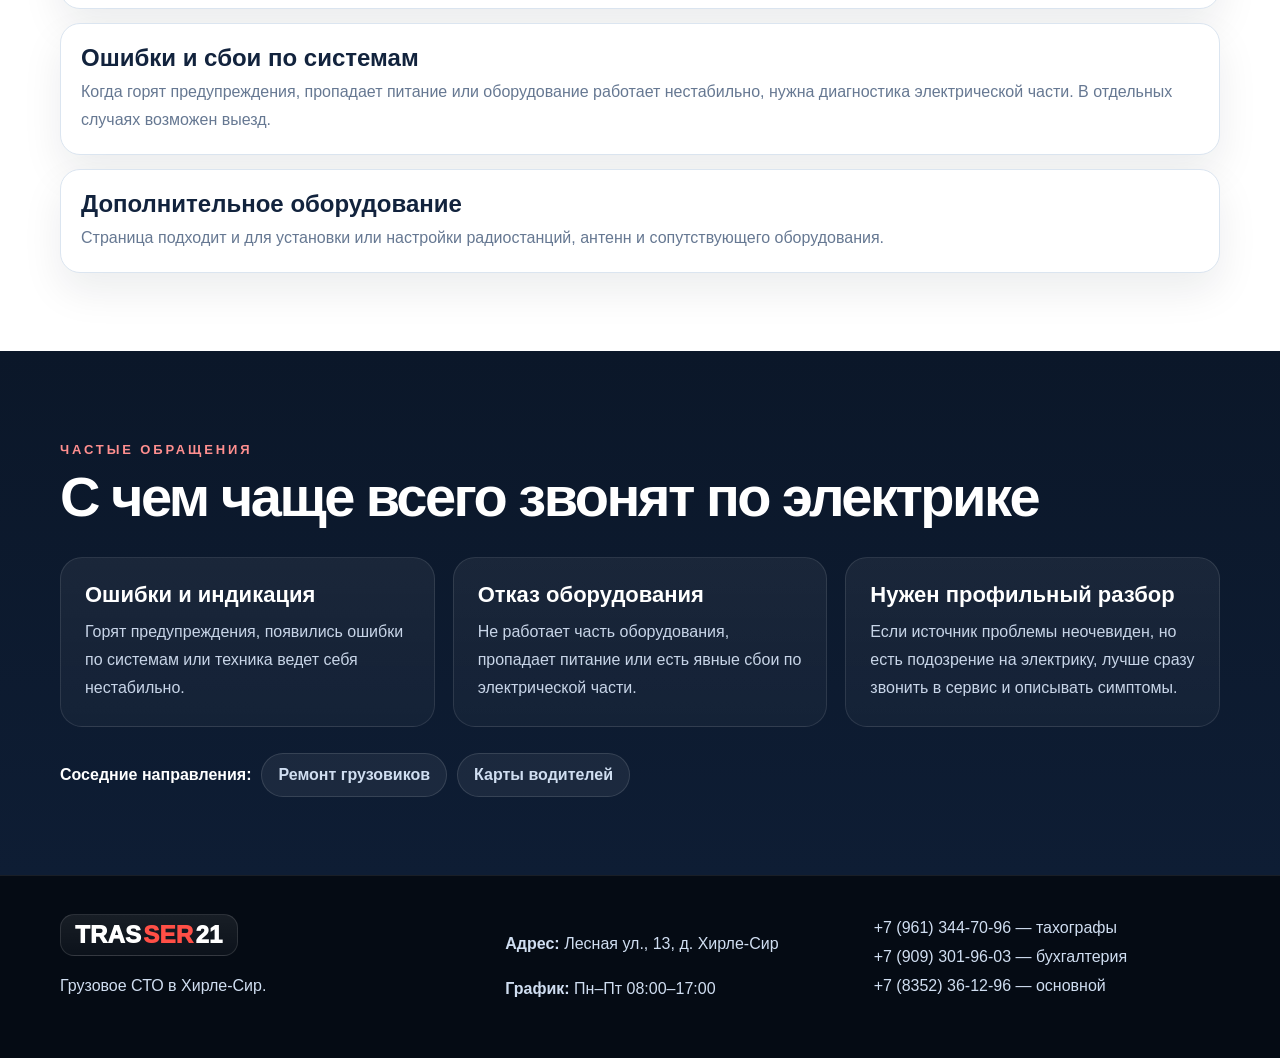
==== commit 7c52a168: "Update services and contact details" ====
--- a/services/autoelectric.html
+++ b/services/autoelectric.html
@@ -4,7 +4,7 @@
   <meta charset="UTF-8" />
   <meta name="viewport" content="width=device-width, initial-scale=1.0" />
   <title>Автоэлектрика — TRASSER21</title>
-  <meta name="description" content="TRASSER21: автоэлектрика для грузовиков и спецтехники. Стационарный сервис по адресу Лесная ул., 13, д. Хирле-Сир." />
+  <meta name="description" content="TRASSER21: автоэлектрика для грузовиков, прицепов и автобусов. Возможна выездная диагностика и ремонт электрооборудования." />
   <link rel="stylesheet" href="../styles.css" />
 </head>
 <body>
@@ -12,7 +12,7 @@
     <div class="container topbar__inner">
       <span>📍 Лесная ул., 13, д. Хирле-Сир</span>
       <span>🕐 Пн–Пт: 08:00–17:00 · Сб–Вс: выходной</span>
-      <a href="tel:+79613447096">☎ +7 (961) 344-70-96</a>
+      <a href="tel:+78352361296">Основной: +7 (8352) 36-12-96</a>
     </div>
   </div>
 
@@ -25,7 +25,7 @@
         <a href="../index.html#route">Маршрут</a>
         <a href="../index.html#contacts">Контакты</a>
       </nav>
-      <a class="btn btn--red header__cta" href="tel:+79613447096">Позвонить</a>
+      <a class="btn btn--red header__cta" href="tel:+78352361296">Позвонить</a>
       <button class="burger" id="burger" aria-label="Открыть меню">☰</button>
     </div>
   </header>
@@ -36,17 +36,17 @@
         <div>
           <div class="breadcrumbs"><a href="../index.html">Главная</a><span>/</span><span>Автоэлектрика</span></div>
           <p class="eyebrow">Услуга</p>
-          <h1>Автоэлектрика для грузовиков и спецтехники</h1>
-          <p class="service-hero__lead">Диагностика и ремонт электрооборудования, стартеров, генераторов и дополнительного оборудования для грузовиков и спецтехники.</p>
+          <h1>Автоэлектрика для грузовиков, прицепов и автобусов</h1>
+          <p class="service-hero__lead">Диагностика и ремонт электрооборудования, стартеров, генераторов и дополнительного оборудования для грузовиков, прицепов и автобусов. По этому направлению возможна выездная диагностика и ремонт электрооборудования.</p>
           <div class="service-hero__actions">
-            <a class="btn btn--red" href="tel:+79613447096">Позвонить</a>
+            <a class="btn btn--red" href="tel:+78352361296">Позвонить</a>
             <a class="btn btn--blue" href="../index.html#services">Смотреть услуги</a>
             <a class="btn btn--light" href="../index.html#route">Построить маршрут</a>
           </div>
           <div class="service-highlight">
             <article><strong>Электрическая часть</strong><span>Подходит для обращений с ошибками, отказами и проблемами по электрике.</span></article>
             <article><strong>Пуск и оборудование</strong><span>Можно обращаться по стартерам, генераторам и дополнительному оборудованию.</span></article>
-            <article><strong>Профильная помощь</strong><span>Клиент сразу видит, что вопрос по электрике можно решать отдельно от общего ремонта.</span></article>
+            <article><strong>Выездная помощь</strong><span>По электрооборудованию возможна выездная диагностика и ремонт.</span></article>
           </div>
         </div>
         <aside class="service-panel">
@@ -55,6 +55,7 @@
             <li>Диагностика электрических неисправностей.</li>
             <li>Ремонт электрооборудования.</li>
             <li>Ремонт стартеров и генераторов.</li>
+            <li>Выездная диагностика и ремонт электрооборудования.</li>
             <li>Установка, продажа и настройка радиостанций и антенн.</li>
           </ul>
         </aside>
@@ -68,7 +69,7 @@
         <p class="section__lead">Когда проблема уже похожа именно на электрическую часть, клиенту важно сразу видеть профильную страницу, а не искать помощь в общем ремонте.</p>
         <div class="service-list">
           <article><h3>Проблемы с запуском</h3><p>Если техника плохо запускается или есть вопросы по стартерам и генераторам, это повод обращаться именно сюда.</p></article>
-          <article><h3>Ошибки и сбои по системам</h3><p>Когда горят предупреждения, пропадает питание или оборудование работает нестабильно, нужна диагностика электрической части.</p></article>
+          <article><h3>Ошибки и сбои по системам</h3><p>Когда горят предупреждения, пропадает питание или оборудование работает нестабильно, нужна диагностика электрической части. В отдельных случаях возможен выезд.</p></article>
           <article><h3>Дополнительное оборудование</h3><p>Страница подходит и для установки или настройки радиостанций, антенн и сопутствующего оборудования.</p></article>
         </div>
       </div>
@@ -86,7 +87,7 @@
         <div class="related-services">
           <strong>Соседние направления:</strong>
           <a href="truck-repair.html">Ремонт грузовиков</a>
-          <a href="special-equipment.html">Спецтехника</a>
+          <a href="driver-cards.html">Карты водителей</a>
         </div>
       </div>
     </section>
@@ -96,11 +97,11 @@
     <div class="container footer__grid">
       <div><strong class="footer__brand">TRAS<span>SER</span>21</strong><p>Грузовое СТО в Хирле-Сир.</p></div>
       <div><p><strong>Адрес:</strong> Лесная ул., 13, д. Хирле-Сир</p><p><strong>График:</strong> Пн–Пт 08:00–17:00</p></div>
-      <div><a href="tel:+79613447096">+7 (961) 344-70-96</a><a href="tel:+79093019603">+7 (909) 301-96-03</a></div>
+      <div><a href="tel:+79613447096">+7 (961) 344-70-96 — тахографы</a><a href="tel:+79093019603">+7 (909) 301-96-03 — бухгалтерия</a><a href="tel:+78352361296">+7 (8352) 36-12-96 — основной</a></div>
     </div>
   </footer>
 
-  <a class="mobile-call" href="tel:+79613447096">Позвонить</a>
+  <a class="mobile-call" href="tel:+78352361296">Позвонить</a>
   <script src="../script.js"></script>
 </body>
 </html>
--- a/styles.css
+++ b/styles.css
@@ -1,6 +1,6 @@
 *{box-sizing:border-box}
 :root{--dark:#07111e;--dark2:#0d1a2e;--blue:#0e4ea6;--red:#d92929;--white:#fff;--muted:#c7d4e8;--text:#12233d;--line:#dbe5f0;--soft:#f4f7fb;--shadow:0 18px 40px rgba(15,23,42,.08);--shadow-lg:0 28px 60px rgba(3,10,20,.26);--radius-lg:26px;--radius-md:20px}
-html{scroll-behavior:smooth}
+html{scroll-behavior:smooth;scroll-padding-top:92px}
 body{margin:0;font-family:"Segoe UI",Arial,system-ui,sans-serif;background:var(--dark);color:var(--white)}
 body.is-locked{overflow:hidden}
 a{text-decoration:none;color:inherit}
@@ -52,17 +52,17 @@
 .hero__showcase-caption span{color:#d8e3f2;line-height:1.72}
 .hero__showcase[data-lightbox],.service-photos__item[data-lightbox],.gallery__card[data-lightbox]{cursor:zoom-in}
 .hero__showcase[data-lightbox]:focus-visible,.service-photos__item[data-lightbox]:focus-visible,.gallery__card[data-lightbox]:focus-visible{outline:2px solid rgba(255,255,255,.72);outline-offset:4px}
-.section{padding:78px 0}.section--light{background:#fff;color:var(--text)}.section--dark{background:linear-gradient(180deg,#0b1729,#0e1d34)}.section--light .section__lead{color:#667892}.section__lead--dark{color:#c8d5e8}.cards{display:grid;gap:18px;margin-top:32px}.cards--4{grid-template-columns:repeat(4,1fr)}.cards--3{grid-template-columns:repeat(3,1fr)}
-.service-photos{display:grid;grid-template-columns:1.2fr .9fr .9fr;gap:18px;margin-top:34px}
-.service-photos__item{position:relative;margin:0;border-radius:28px;overflow:hidden;background:#fff;border:1px solid rgba(211,223,236,.9);box-shadow:0 24px 48px rgba(15,23,42,.08)}
+.section{padding:78px 0;scroll-margin-top:92px}.section--light{background:#fff;color:var(--text)}.section--dark{background:linear-gradient(180deg,#0b1729,#0e1d34)}.section--light .section__lead{color:#667892}.section__lead--dark{color:#c8d5e8}.cards{display:grid;gap:18px;margin-top:32px}.cards--4{grid-template-columns:repeat(4,1fr)}.cards--3{grid-template-columns:repeat(3,1fr)}
+.service-photos{display:grid;grid-template-columns:repeat(3,minmax(0,1fr));gap:20px;margin-top:34px}
+.service-photos__item{position:relative;margin:0;border-radius:30px;overflow:hidden;background:#fff;border:1px solid rgba(211,223,236,.9);box-shadow:0 28px 54px rgba(15,23,42,.1);min-height:360px;isolation:isolate}
 .service-photos__item::after{content:"";position:absolute;inset:0;background:linear-gradient(180deg,rgba(10,20,34,.02),rgba(10,20,34,.68) 86%)}
-.service-photos__image{display:block;width:100%;height:100%;min-height:260px;object-fit:cover;transform:scale(1.02)}
+.service-photos__item::before{content:"";position:absolute;left:18px;top:18px;z-index:1;width:62px;height:4px;border-radius:999px;background:linear-gradient(90deg,var(--red),rgba(255,255,255,.65))}
+.service-photos__image{display:block;width:100%;height:100%;min-height:360px;object-fit:cover;transform:scale(1.02)}
 .service-photos__image--front{object-position:center 42%}
-.service-photos__image--base{object-position:center center}
-.service-photos__image--aerial{object-position:center 36%}
-.service-photos__item figcaption{position:absolute;left:0;right:0;bottom:0;z-index:1;padding:18px 18px 20px;color:#eef5ff;line-height:1.65;background:linear-gradient(180deg,transparent,rgba(8,17,30,.04))}
-.service-photos__item--wide{grid-row:span 2}
-.service-photos__item--wide .service-photos__image{min-height:100%}
+.service-photos__image--base-angle{object-position:center center}
+.service-photos__image--aerial-classic{object-position:center 36%}
+.service-photos__image--aerial-new{object-position:center 38%}
+.service-photos__item figcaption{position:absolute;left:0;right:0;bottom:0;z-index:1;padding:22px 20px 22px;color:#eef5ff;line-height:1.65;background:linear-gradient(180deg,transparent,rgba(8,17,30,.06))}
 .card{background:#fff;border:1px solid var(--line);border-radius:22px;padding:24px;box-shadow:var(--shadow);transition:transform .22s ease,box-shadow .22s ease,border-color .22s ease}.card:hover{transform:translateY(-3px);box-shadow:0 22px 44px rgba(15,23,42,.1);border-color:#c8d7e8}.card h3{margin:0 0 10px;font-size:22px}.card p{margin:0;color:#667892;line-height:1.75}.card--dark{background:linear-gradient(180deg,rgba(255,255,255,.06),rgba(255,255,255,.03));border-color:rgba(255,255,255,.1);box-shadow:none}.card--dark p{color:#c8d5e8}.card--dark h3{color:#fff}.card--dark:hover{box-shadow:0 20px 42px rgba(0,0,0,.16);border-color:rgba(255,255,255,.14)}.card--accent-blue{background:linear-gradient(180deg,#f7fbff,#edf4ff)}.card--accent-red{background:linear-gradient(180deg,#fff8f8,#fff0f0)}.num{display:grid;place-items:center;width:42px;height:42px;border-radius:12px;background:linear-gradient(135deg,var(--red),var(--blue));color:#fff;font-weight:900;margin-bottom:14px}
 .card--service{display:flex;flex-direction:column;gap:14px}
 .card--service-photo{position:relative;overflow:hidden;justify-content:flex-end;min-height:300px;background:#0b1628;border-color:rgba(255,255,255,.12)}
@@ -73,12 +73,13 @@
 .card--service-photo p{color:#dbe6f6}
 .card--service-photo .text-link{color:#fff}
 .card--service-photo .num{box-shadow:0 12px 24px rgba(0,0,0,.22)}
-.card--service-tachographs{--service-card-bg:url("assets/hero-service-sign.webp");--service-card-position:center 38%}
-.card--service-autoelectric{--service-card-bg:url("assets/service-interior.webp");--service-card-position:center center}
+.card--service-tachographs{--service-card-bg:url("assets/service-card-tachograph.png");--service-card-position:center center}
+.card--service-autoelectric{--service-card-bg:url("assets/service-card-autoelectric.png");--service-card-position:center center}
 .card--service-truck-repair{--service-card-bg:url("assets/service-repair-bay-new.webp");--service-card-position:center center}
 .card--service-maintenance{--service-card-bg:url("assets/service-exterior-aerial-new.webp");--service-card-position:center 46%}
 .card--service-trucks{--service-card-bg:url("assets/service-truck.webp");--service-card-position:center 54%}
 .card--service-special{--service-card-bg:url("assets/service-aerial.webp");--service-card-position:center 36%}
+.card--service-driver-cards{--service-card-bg:url("assets/service-card-driver-card.png");--service-card-position:center center}
 .text-link{display:inline-flex;align-items:center;gap:8px;margin-top:auto;font-weight:800;color:#0b397f}
 .card--dark .text-link{color:#fff}
 .text-link::after{content:"→";font-size:16px}
@@ -97,6 +98,7 @@
 .gallery__image{position:absolute;inset:0;width:100%;height:100%;object-fit:cover;transform:scale(1.03)}
 .gallery__image--interior{object-position:center center}
 .gallery__image--truck{object-position:center 54%}
+.gallery__image--truck-bay{object-position:center center}
 .gallery__image--road{object-position:center center}
 .gallery__card--photo::before{background:linear-gradient(180deg,rgba(4,11,20,.02),rgba(4,11,20,.78) 84%)}
 .gallery__content{position:relative;z-index:1;display:flex;flex-direction:column;justify-content:flex-end;height:100%;padding:2px}
@@ -181,6 +183,6 @@
 .lightbox__close:hover{transform:translateY(-1px);background:rgba(255,255,255,.12);border-color:rgba(255,255,255,.2)}
 .lightbox__image{display:block;width:100%;max-height:78vh;object-fit:contain;border-radius:28px;background:#02060c;box-shadow:0 34px 80px rgba(0,0,0,.4)}
 .lightbox__caption{margin:0;max-width:780px;color:#dbe6f7;line-height:1.7}
-@media(max-width:1000px){.nav,.header__cta{display:none}.burger{display:block}.nav.is-open{display:grid;position:absolute;top:76px;left:16px;right:16px;gap:6px;background:#0d1a2e;border:1px solid rgba(255,255,255,.1);border-radius:18px;padding:14px;box-shadow:0 18px 40px rgba(0,0,0,.28)}.nav.is-open a{justify-content:flex-start;padding:0 16px;border-radius:14px}.nav.is-open a::after{left:16px;right:16px}.hero__lead,.request,.route,.footer__grid,.gallery,.service-photos{grid-template-columns:1fr}.cards--4,.cards--3,.hero__summary-grid{grid-template-columns:1fr 1fr}.map-links{grid-template-columns:repeat(3,minmax(0,1fr))}.route__content,.route-map-card{max-width:none;justify-self:stretch}h1{max-width:none}.hero__text{max-width:none}.service-photos__item--wide{grid-row:auto}.hero__content{padding:8px 0 0}.hero__showcase img{aspect-ratio:16 / 10}.hero__showcase-caption{max-width:460px}}
+@media(max-width:1000px){.nav,.header__cta{display:none}.burger{display:block}.nav.is-open{display:grid;position:absolute;top:76px;left:16px;right:16px;gap:6px;background:#0d1a2e;border:1px solid rgba(255,255,255,.1);border-radius:18px;padding:14px;box-shadow:0 18px 40px rgba(0,0,0,.28)}.nav.is-open a{justify-content:flex-start;padding:0 16px;border-radius:14px}.nav.is-open a::after{left:16px;right:16px}.hero__lead,.request,.route,.footer__grid,.gallery{grid-template-columns:1fr}.service-photos{grid-template-columns:1fr}.cards--4,.cards--3,.hero__summary-grid{grid-template-columns:1fr 1fr}.map-links{grid-template-columns:repeat(3,minmax(0,1fr))}.route__content,.route-map-card{max-width:none;justify-self:stretch}h1{max-width:none}.hero__text{max-width:none}.hero__content{padding:8px 0 0}.hero__showcase img{aspect-ratio:16 / 10}.hero__showcase-caption{max-width:460px}.service-photos__item,.service-photos__image{min-height:320px}}
 @media(max-width:1000px){.service-hero__grid,.service-highlight,.process-grid,.route{grid-template-columns:1fr}.route__content{max-width:none;padding-top:0}.route__content h2{max-width:none}.route-map-card{max-width:none;justify-self:stretch}.route-map-card__image{max-height:none}}
-@media(max-width:760px){.container{width:min(100%,calc(100% - 24px))}.cards--4,.cards--3,.hero__summary-grid,.service-highlight,.map-links{grid-template-columns:1fr}.hero,.service-hero{padding:44px 0 64px}.section{padding:64px 0}.topbar__inner{justify-content:flex-start}.contact-panel__item a,.contact-panel__item strong{font-size:21px}.contact-panel__actions{flex-direction:column}.hero__showcase-actions{top:16px;right:16px}.hero__showcase img{aspect-ratio:4 / 3}.hero__showcase-caption{left:16px;right:16px;bottom:16px;max-width:none;padding:18px 18px 20px}.hero__showcase-caption strong{font-size:22px}.hero__summary-grid strong{font-size:18px}.lightbox{padding:16px}.lightbox__image{max-height:70vh;border-radius:22px}.lightbox__caption{font-size:15px}.mobile-call{display:flex;position:fixed;left:16px;right:16px;bottom:14px;z-index:20;background:var(--red);color:#fff;min-height:52px;border-radius:16px;align-items:center;justify-content:center;font-weight:900;box-shadow:0 12px 30px rgba(0,0,0,.3)}}
+@media(max-width:760px){html{scroll-padding-top:78px}body{padding-bottom:78px}.container{width:min(100%,calc(100% - 24px))}h1{font-size:clamp(36px,11vw,42px);line-height:1;letter-spacing:-.045em}h2{font-size:clamp(30px,9vw,38px)}.eyebrow{font-size:11px;letter-spacing:.18em}.cards--4,.cards--3,.hero__summary-grid,.service-highlight,.map-links{grid-template-columns:1fr}.hero,.service-hero{padding:32px 0 52px}.section{padding:56px 0;scroll-margin-top:78px}.topbar{display:none}.header__inner{min-height:70px}.logo{min-height:40px;padding:0 12px;font-size:21px}.logo::before{bottom:7px}.nav.is-open{top:66px}.btn{width:100%;min-height:50px}.hero__actions{gap:10px;margin-top:22px}.hero__badges{gap:8px;margin-top:18px}.hero__badges span{min-height:34px;padding:0 12px;font-size:12px}.hero__text{font-size:16px;line-height:1.6;margin-top:16px}.hero__footnote{font-size:14px}.hero__summary{padding:18px;border-radius:22px}.hero__summary-grid article{padding:15px}.hero__summary-grid strong{font-size:17px}.contact-panel__item a,.contact-panel__item strong{font-size:21px}.contact-panel__actions{flex-direction:column}.hero__showcase{border-radius:24px}.hero__showcase-actions{position:static;padding:14px;background:rgba(7,17,29,.82)}.hero__showcase img{aspect-ratio:16 / 10}.hero__showcase::after{background:linear-gradient(180deg,rgba(5,11,18,.02),rgba(5,11,18,.72) 100%)}.hero__showcase-caption{position:static;max-width:none;padding:16px 16px 18px;border-radius:0;background:rgba(7,17,29,.92);border:0}.hero__showcase-caption strong{font-size:21px}.hero__showcase-caption span{font-size:14px;line-height:1.55}.service-photos__image{min-height:220px}.card--service-photo{min-height:260px}.gallery__card,.gallery__card--wide{min-height:280px}.route-map-card{border-radius:22px}.route-map-card__caption small{font-size:13px}.lightbox{padding:14px}.lightbox__dialog{gap:12px}.lightbox__close{align-self:stretch}.lightbox__image{max-height:68vh;border-radius:20px}.lightbox__caption{font-size:15px}.mobile-call{display:flex;position:fixed;left:16px;right:16px;bottom:14px;z-index:20;background:var(--red);color:#fff;min-height:52px;border-radius:16px;align-items:center;justify-content:center;font-weight:900;box-shadow:0 12px 30px rgba(0,0,0,.3)}}
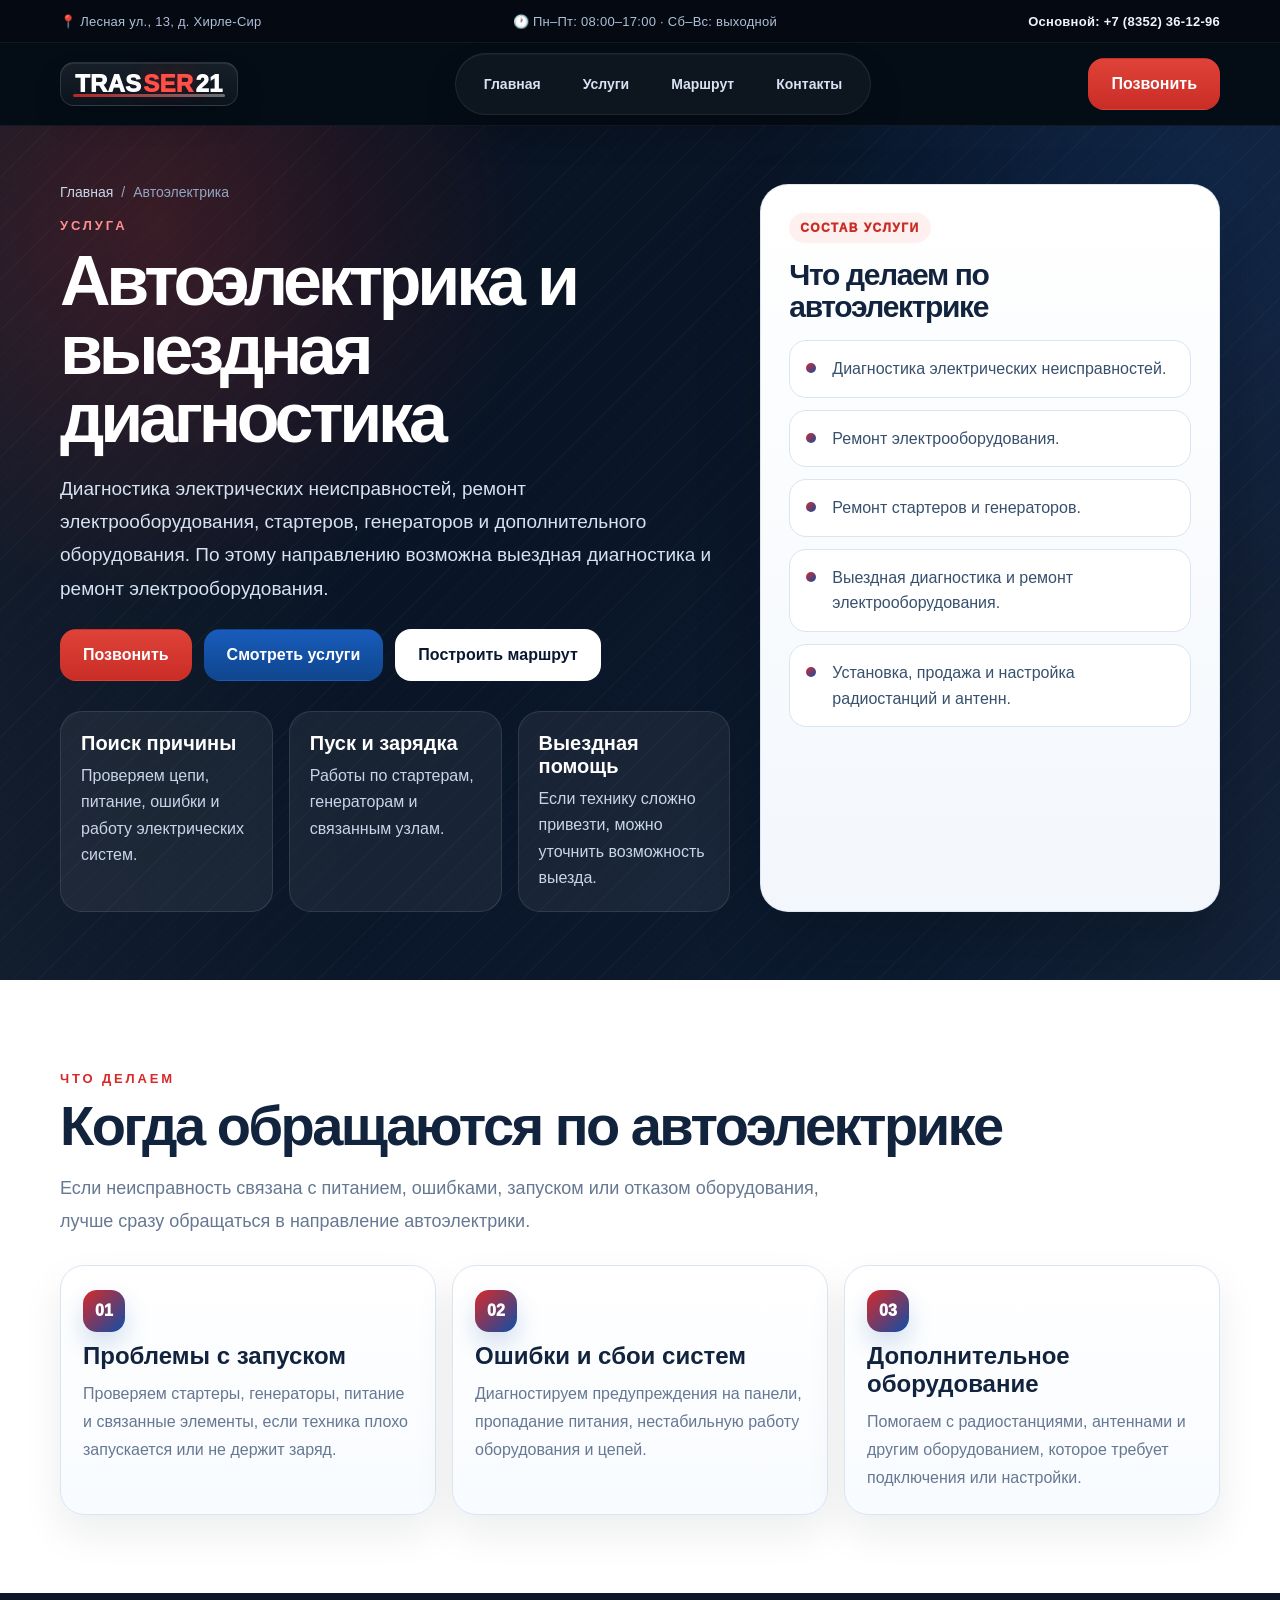
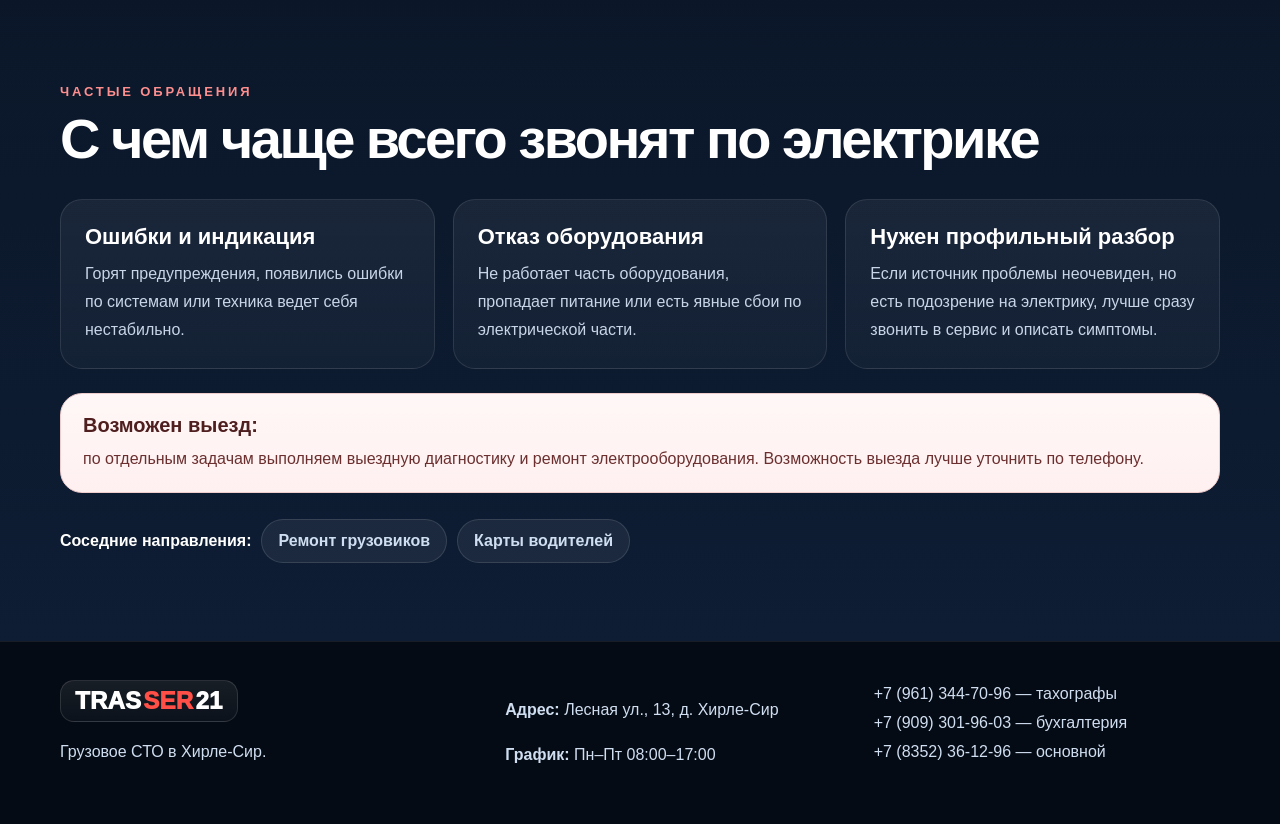
==== commit 69a14ef6: "Improve service page layout" ====
--- a/services/autoelectric.html
+++ b/services/autoelectric.html
@@ -36,17 +36,17 @@
         <div>
           <div class="breadcrumbs"><a href="../index.html">Главная</a><span>/</span><span>Автоэлектрика</span></div>
           <p class="eyebrow">Услуга</p>
-          <h1>Автоэлектрика для грузовиков, прицепов и автобусов</h1>
-          <p class="service-hero__lead">Диагностика и ремонт электрооборудования, стартеров, генераторов и дополнительного оборудования для грузовиков, прицепов и автобусов. По этому направлению возможна выездная диагностика и ремонт электрооборудования.</p>
+          <h1>Автоэлектрика и выездная диагностика</h1>
+          <p class="service-hero__lead">Диагностика электрических неисправностей, ремонт электрооборудования, стартеров, генераторов и дополнительного оборудования. По этому направлению возможна выездная диагностика и ремонт электрооборудования.</p>
           <div class="service-hero__actions">
             <a class="btn btn--red" href="tel:+78352361296">Позвонить</a>
             <a class="btn btn--blue" href="../index.html#services">Смотреть услуги</a>
             <a class="btn btn--light" href="../index.html#route">Построить маршрут</a>
           </div>
           <div class="service-highlight">
-            <article><strong>Электрическая часть</strong><span>Подходит для обращений с ошибками, отказами и проблемами по электрике.</span></article>
-            <article><strong>Пуск и оборудование</strong><span>Можно обращаться по стартерам, генераторам и дополнительному оборудованию.</span></article>
-            <article><strong>Выездная помощь</strong><span>По электрооборудованию возможна выездная диагностика и ремонт.</span></article>
+            <article><strong>Поиск причины</strong><span>Проверяем цепи, питание, ошибки и работу электрических систем.</span></article>
+            <article><strong>Пуск и зарядка</strong><span>Работы по стартерам, генераторам и связанным узлам.</span></article>
+            <article><strong>Выездная помощь</strong><span>Если технику сложно привезти, можно уточнить возможность выезда.</span></article>
           </div>
         </div>
         <aside class="service-panel">
@@ -66,11 +66,11 @@
       <div class="container">
         <p class="eyebrow eyebrow--red">Что делаем</p>
         <h2>Когда обращаются по автоэлектрике</h2>
-        <p class="section__lead">Когда проблема уже похожа именно на электрическую часть, клиенту важно сразу видеть профильную страницу, а не искать помощь в общем ремонте.</p>
+        <p class="section__lead">Если неисправность связана с питанием, ошибками, запуском или отказом оборудования, лучше сразу обращаться в направление автоэлектрики.</p>
         <div class="service-list">
-          <article><h3>Проблемы с запуском</h3><p>Если техника плохо запускается или есть вопросы по стартерам и генераторам, это повод обращаться именно сюда.</p></article>
-          <article><h3>Ошибки и сбои по системам</h3><p>Когда горят предупреждения, пропадает питание или оборудование работает нестабильно, нужна диагностика электрической части. В отдельных случаях возможен выезд.</p></article>
-          <article><h3>Дополнительное оборудование</h3><p>Страница подходит и для установки или настройки радиостанций, антенн и сопутствующего оборудования.</p></article>
+          <article><h3>Проблемы с запуском</h3><p>Проверяем стартеры, генераторы, питание и связанные элементы, если техника плохо запускается или не держит заряд.</p></article>
+          <article><h3>Ошибки и сбои систем</h3><p>Диагностируем предупреждения на панели, пропадание питания, нестабильную работу оборудования и цепей.</p></article>
+          <article><h3>Дополнительное оборудование</h3><p>Помогаем с радиостанциями, антеннами и другим оборудованием, которое требует подключения или настройки.</p></article>
         </div>
       </div>
     </section>
@@ -82,7 +82,11 @@
         <div class="cards cards--3">
           <article class="card card--dark"><h3>Ошибки и индикация</h3><p>Горят предупреждения, появились ошибки по системам или техника ведет себя нестабильно.</p></article>
           <article class="card card--dark"><h3>Отказ оборудования</h3><p>Не работает часть оборудования, пропадает питание или есть явные сбои по электрической части.</p></article>
-          <article class="card card--dark"><h3>Нужен профильный разбор</h3><p>Если источник проблемы неочевиден, но есть подозрение на электрику, лучше сразу звонить в сервис и описывать симптомы.</p></article>
+          <article class="card card--dark"><h3>Нужен профильный разбор</h3><p>Если источник проблемы неочевиден, но есть подозрение на электрику, лучше сразу звонить в сервис и описать симптомы.</p></article>
+        </div>
+        <div class="service-alert">
+          <strong>Возможен выезд:</strong>
+          <span>по отдельным задачам выполняем выездную диагностику и ремонт электрооборудования. Возможность выезда лучше уточнить по телефону.</span>
         </div>
         <div class="related-services">
           <strong>Соседние направления:</strong>
--- a/styles.css
+++ b/styles.css
@@ -143,6 +143,8 @@
 .contact-panel__item span{color:#6c7d92;font-size:13px;font-weight:800;letter-spacing:.08em;text-transform:uppercase}
 .contact-panel__item a,.contact-panel__item strong{color:#173259;font-size:24px;font-weight:900;letter-spacing:-.03em}
 .contact-panel__actions{display:flex;gap:12px;flex-wrap:wrap;margin-top:6px}
+.contact-panel__actions .btn--light{background:linear-gradient(180deg,#173259,#0d1d34);color:#fff;border-color:#173259;box-shadow:0 14px 30px rgba(23,50,89,.18)}
+.contact-panel__actions .btn--light:hover{box-shadow:0 18px 34px rgba(23,50,89,.26)}
 .form{display:grid;gap:14px;background:linear-gradient(180deg,#fff,#f9fbfe);border:1px solid var(--line);border-radius:24px;padding:24px;box-shadow:var(--shadow)}
 .form__field{display:grid;gap:8px;color:#28415f;font-weight:700}
 .form__field span{font-size:14px}
@@ -151,23 +153,29 @@
 textarea{min-height:130px;resize:vertical}
 .form__hint{margin:0;color:#667892;font-size:14px;line-height:1.6}
 .footer{background:#050b14;padding:38px 0;border-top:1px solid rgba(255,255,255,.08)}.footer__grid{display:grid;grid-template-columns:1.1fr .9fr .9fr;gap:22px}.footer p,.footer a{display:block;color:#d0def1;line-height:1.8}.footer__brand{display:inline-flex;align-items:center;min-height:42px;padding:0 14px;border-radius:14px;background:linear-gradient(180deg,rgba(255,255,255,.08),rgba(255,255,255,.03));border:1px solid rgba(255,255,255,.12);font-size:24px;font-weight:950;letter-spacing:.01em;color:#fff}.footer__brand span{margin:0 2px;color:#ff4f46}.mobile-call{display:none}
-.service-hero{position:relative;overflow:hidden;background:radial-gradient(circle at 18% 20%,rgba(217,41,41,.18),transparent 24%),radial-gradient(circle at 80% 15%,rgba(14,78,166,.22),transparent 28%),linear-gradient(180deg,#07111e,#0b1729);padding:64px 0 74px}
-.service-hero__grid{display:grid;grid-template-columns:1.05fr .95fr;gap:26px;align-items:start}
-.service-hero__lead{font-size:19px;line-height:1.85;color:var(--muted);max-width:700px}
+.service-hero{position:relative;overflow:hidden;background:radial-gradient(circle at 12% 12%,rgba(217,41,41,.22),transparent 28%),radial-gradient(circle at 92% 8%,rgba(14,78,166,.2),transparent 30%),linear-gradient(135deg,#07111e 0%,#0a1628 48%,#0e1d34 100%);padding:58px 0 68px}
+.service-hero::before{content:"";position:absolute;inset:0;background:linear-gradient(90deg,rgba(255,255,255,.035),transparent 28%,transparent 72%,rgba(255,255,255,.025)),repeating-linear-gradient(135deg,rgba(255,255,255,.025) 0 1px,transparent 1px 18px);pointer-events:none}
+.service-hero .container{position:relative}
+.service-hero h1{font-size:clamp(44px,5.6vw,70px);line-height:.98;max-width:850px}
+.service-hero__grid{display:grid;grid-template-columns:minmax(0,1.05fr) minmax(320px,.72fr);gap:30px;align-items:stretch}
+.service-hero__lead{font-size:19px;line-height:1.75;color:#d6e2f1;max-width:720px}
 .service-hero__actions{display:flex;gap:12px;flex-wrap:wrap;margin-top:24px}
-.service-panel{background:linear-gradient(180deg,#ffffff,#f5f8fd);color:var(--text);border-radius:24px;padding:24px;box-shadow:var(--shadow-lg);border:1px solid rgba(219,229,240,.9)}
-.service-panel h2{font-size:28px}
+.service-panel{position:relative;background:linear-gradient(180deg,#ffffff,#f3f7fc);color:var(--text);border-radius:28px;padding:28px;box-shadow:var(--shadow-lg);border:1px solid rgba(219,229,240,.9);overflow:hidden}
+.service-panel::before{content:"Состав услуги";display:inline-flex;width:max-content;margin-bottom:16px;padding:8px 11px;border-radius:999px;background:#fff0f0;color:#c92d26;font-size:12px;font-weight:950;letter-spacing:.12em;text-transform:uppercase}
+.service-panel h2{font-size:30px;line-height:1.05;margin:0}
 .service-panel ul{list-style:none;padding:0;margin:18px 0 0;display:grid;gap:12px}
-.service-panel li{padding:14px 16px;border-radius:16px;background:#f7fafe;border:1px solid var(--line);color:#37506d;line-height:1.6}
-.service-list{display:grid;gap:14px;margin-top:28px}
-.service-list article{display:grid;gap:6px;padding:20px;border-radius:20px;border:1px solid var(--line);background:#fff;box-shadow:var(--shadow);transition:transform .22s ease,box-shadow .22s ease,border-color .22s ease}
+.service-panel li{position:relative;padding:15px 16px 15px 42px;border-radius:17px;background:#fff;border:1px solid var(--line);color:#37506d;line-height:1.6}
+.service-panel li::before{content:"";position:absolute;left:16px;top:22px;width:10px;height:10px;border-radius:50%;background:linear-gradient(135deg,var(--red),var(--blue))}
+.service-list{display:grid;grid-template-columns:repeat(3,minmax(0,1fr));gap:16px;margin-top:28px;counter-reset:service}
+.service-list article{position:relative;display:grid;gap:10px;align-content:start;padding:24px 22px 22px;border-radius:24px;border:1px solid var(--line);background:linear-gradient(180deg,#fff,#f8fbff);box-shadow:var(--shadow);transition:transform .22s ease,box-shadow .22s ease,border-color .22s ease;overflow:hidden;counter-increment:service}
+.service-list article::before{content:"0" counter(service);display:grid;place-items:center;width:42px;height:42px;border-radius:14px;background:linear-gradient(135deg,var(--red),var(--blue));color:#fff;font-weight:950;box-shadow:0 12px 24px rgba(14,78,166,.18)}
 .service-list article:hover{transform:translateY(-3px);box-shadow:0 22px 44px rgba(15,23,42,.1);border-color:#c8d7e8}
 .service-list h3{margin:0;font-size:24px}
 .service-list p{margin:0;color:#667892;line-height:1.75}
 .service-highlight{display:grid;grid-template-columns:repeat(3,1fr);gap:16px;margin-top:30px}
-.service-highlight article{padding:22px;border-radius:22px;background:linear-gradient(180deg,#f8fbff,#eef4fc);border:1px solid var(--line);box-shadow:var(--shadow)}
-.service-highlight strong{display:block;font-size:22px;color:#173259}
-.service-highlight span{display:block;margin-top:8px;color:#667892;line-height:1.7}
+.service-highlight article{padding:20px;border-radius:22px;background:rgba(255,255,255,.06);border:1px solid rgba(255,255,255,.1);box-shadow:none}
+.service-highlight strong{display:block;font-size:20px;color:#fff}
+.service-highlight span{display:block;margin-top:8px;color:#c8d5e8;line-height:1.65}
 .breadcrumbs{display:flex;gap:8px;flex-wrap:wrap;color:#93a6bf;font-size:14px;margin-bottom:18px}
 .breadcrumbs a{color:#c9d7e8}
 .related-services{display:flex;flex-wrap:wrap;gap:10px;align-items:center;margin-top:26px;color:#d0def1}
@@ -176,6 +184,7 @@
 .related-services a:hover{transform:translateY(-2px);border-color:rgba(255,255,255,.18)}
 .service-alert{display:grid;gap:8px;margin-top:24px;padding:20px 22px;border-radius:22px;background:linear-gradient(180deg,#fff7f7,#fff0f0);border:1px solid #f0cdcd;color:#6b2f2f}
 .service-alert strong{font-size:20px;color:#4f1f1f}
+.service-alert span{line-height:1.7}
 .lightbox{position:fixed;inset:0;z-index:60;display:grid;place-items:center;padding:28px;background:rgba(2,7,14,.88);backdrop-filter:blur(12px);overflow:auto}
 .lightbox[hidden]{display:none}
 .lightbox__dialog{width:100%;max-width:1120px;display:flex;flex-direction:column;gap:16px}
@@ -184,5 +193,5 @@
 .lightbox__image{display:block;width:100%;max-height:78vh;object-fit:contain;border-radius:28px;background:#02060c;box-shadow:0 34px 80px rgba(0,0,0,.4)}
 .lightbox__caption{margin:0;max-width:780px;color:#dbe6f7;line-height:1.7}
 @media(max-width:1000px){.nav,.header__cta{display:none}.burger{display:block}.nav.is-open{display:grid;position:absolute;top:76px;left:16px;right:16px;gap:6px;background:#0d1a2e;border:1px solid rgba(255,255,255,.1);border-radius:18px;padding:14px;box-shadow:0 18px 40px rgba(0,0,0,.28)}.nav.is-open a{justify-content:flex-start;padding:0 16px;border-radius:14px}.nav.is-open a::after{left:16px;right:16px}.hero__lead,.request,.route,.footer__grid,.gallery{grid-template-columns:1fr}.service-photos{grid-template-columns:1fr}.cards--4,.cards--3,.hero__summary-grid{grid-template-columns:1fr 1fr}.map-links{grid-template-columns:repeat(3,minmax(0,1fr))}.route__content,.route-map-card{max-width:none;justify-self:stretch}h1{max-width:none}.hero__text{max-width:none}.hero__content{padding:8px 0 0}.hero__showcase img{aspect-ratio:16 / 10}.hero__showcase-caption{max-width:460px}.service-photos__item,.service-photos__image{min-height:320px}}
-@media(max-width:1000px){.service-hero__grid,.service-highlight,.process-grid,.route{grid-template-columns:1fr}.route__content{max-width:none;padding-top:0}.route__content h2{max-width:none}.route-map-card{max-width:none;justify-self:stretch}.route-map-card__image{max-height:none}}
-@media(max-width:760px){html{scroll-padding-top:78px}body{padding-bottom:78px}.container{width:min(100%,calc(100% - 24px))}h1{font-size:clamp(36px,11vw,42px);line-height:1;letter-spacing:-.045em}h2{font-size:clamp(30px,9vw,38px)}.eyebrow{font-size:11px;letter-spacing:.18em}.cards--4,.cards--3,.hero__summary-grid,.service-highlight,.map-links{grid-template-columns:1fr}.hero,.service-hero{padding:32px 0 52px}.section{padding:56px 0;scroll-margin-top:78px}.topbar{display:none}.header__inner{min-height:70px}.logo{min-height:40px;padding:0 12px;font-size:21px}.logo::before{bottom:7px}.nav.is-open{top:66px}.btn{width:100%;min-height:50px}.hero__actions{gap:10px;margin-top:22px}.hero__badges{gap:8px;margin-top:18px}.hero__badges span{min-height:34px;padding:0 12px;font-size:12px}.hero__text{font-size:16px;line-height:1.6;margin-top:16px}.hero__footnote{font-size:14px}.hero__summary{padding:18px;border-radius:22px}.hero__summary-grid article{padding:15px}.hero__summary-grid strong{font-size:17px}.contact-panel__item a,.contact-panel__item strong{font-size:21px}.contact-panel__actions{flex-direction:column}.hero__showcase{border-radius:24px}.hero__showcase-actions{position:static;padding:14px;background:rgba(7,17,29,.82)}.hero__showcase img{aspect-ratio:16 / 10}.hero__showcase::after{background:linear-gradient(180deg,rgba(5,11,18,.02),rgba(5,11,18,.72) 100%)}.hero__showcase-caption{position:static;max-width:none;padding:16px 16px 18px;border-radius:0;background:rgba(7,17,29,.92);border:0}.hero__showcase-caption strong{font-size:21px}.hero__showcase-caption span{font-size:14px;line-height:1.55}.service-photos__image{min-height:220px}.card--service-photo{min-height:260px}.gallery__card,.gallery__card--wide{min-height:280px}.route-map-card{border-radius:22px}.route-map-card__caption small{font-size:13px}.lightbox{padding:14px}.lightbox__dialog{gap:12px}.lightbox__close{align-self:stretch}.lightbox__image{max-height:68vh;border-radius:20px}.lightbox__caption{font-size:15px}.mobile-call{display:flex;position:fixed;left:16px;right:16px;bottom:14px;z-index:20;background:var(--red);color:#fff;min-height:52px;border-radius:16px;align-items:center;justify-content:center;font-weight:900;box-shadow:0 12px 30px rgba(0,0,0,.3)}}
+@media(max-width:1000px){.service-hero__grid,.service-highlight,.service-list,.process-grid,.route{grid-template-columns:1fr}.route__content{max-width:none;padding-top:0}.route__content h2{max-width:none}.route-map-card{max-width:none;justify-self:stretch}.route-map-card__image{max-height:none}}
+@media(max-width:760px){html{scroll-padding-top:78px}body{padding-bottom:78px}.container{width:min(100%,calc(100% - 24px))}h1{font-size:clamp(36px,11vw,42px);line-height:1;letter-spacing:-.045em}h2{font-size:clamp(30px,9vw,38px)}.eyebrow{font-size:11px;letter-spacing:.18em}.cards--4,.cards--3,.hero__summary-grid,.service-highlight,.service-list,.map-links{grid-template-columns:1fr}.hero,.service-hero{padding:32px 0 52px}.service-hero h1{font-size:clamp(36px,11vw,44px)}.service-panel{padding:22px;border-radius:24px}.service-list article{padding:20px}.section{padding:56px 0;scroll-margin-top:78px}.topbar{display:none}.header__inner{min-height:70px}.logo{min-height:40px;padding:0 12px;font-size:21px}.logo::before{bottom:7px}.nav.is-open{top:66px}.btn{width:100%;min-height:50px}.hero__actions{gap:10px;margin-top:22px}.hero__badges{gap:8px;margin-top:18px}.hero__badges span{min-height:34px;padding:0 12px;font-size:12px}.hero__text{font-size:16px;line-height:1.6;margin-top:16px}.hero__footnote{font-size:14px}.hero__summary{padding:18px;border-radius:22px}.hero__summary-grid article{padding:15px}.hero__summary-grid strong{font-size:17px}.contact-panel__item a,.contact-panel__item strong{font-size:21px}.contact-panel__actions{flex-direction:column}.hero__showcase{border-radius:24px}.hero__showcase-actions{position:static;padding:14px;background:rgba(7,17,29,.82)}.hero__showcase img{aspect-ratio:16 / 10}.hero__showcase::after{background:linear-gradient(180deg,rgba(5,11,18,.02),rgba(5,11,18,.72) 100%)}.hero__showcase-caption{position:static;max-width:none;padding:16px 16px 18px;border-radius:0;background:rgba(7,17,29,.92);border:0}.hero__showcase-caption strong{font-size:21px}.hero__showcase-caption span{font-size:14px;line-height:1.55}.service-photos__image{min-height:220px}.card--service-photo{min-height:260px}.gallery__card,.gallery__card--wide{min-height:280px}.route-map-card{border-radius:22px}.route-map-card__caption small{font-size:13px}.lightbox{padding:14px}.lightbox__dialog{gap:12px}.lightbox__close{align-self:stretch}.lightbox__image{max-height:68vh;border-radius:20px}.lightbox__caption{font-size:15px}.mobile-call{display:flex;position:fixed;left:16px;right:16px;bottom:14px;z-index:20;background:var(--red);color:#fff;min-height:52px;border-radius:16px;align-items:center;justify-content:center;font-weight:900;box-shadow:0 12px 30px rgba(0,0,0,.3)}}
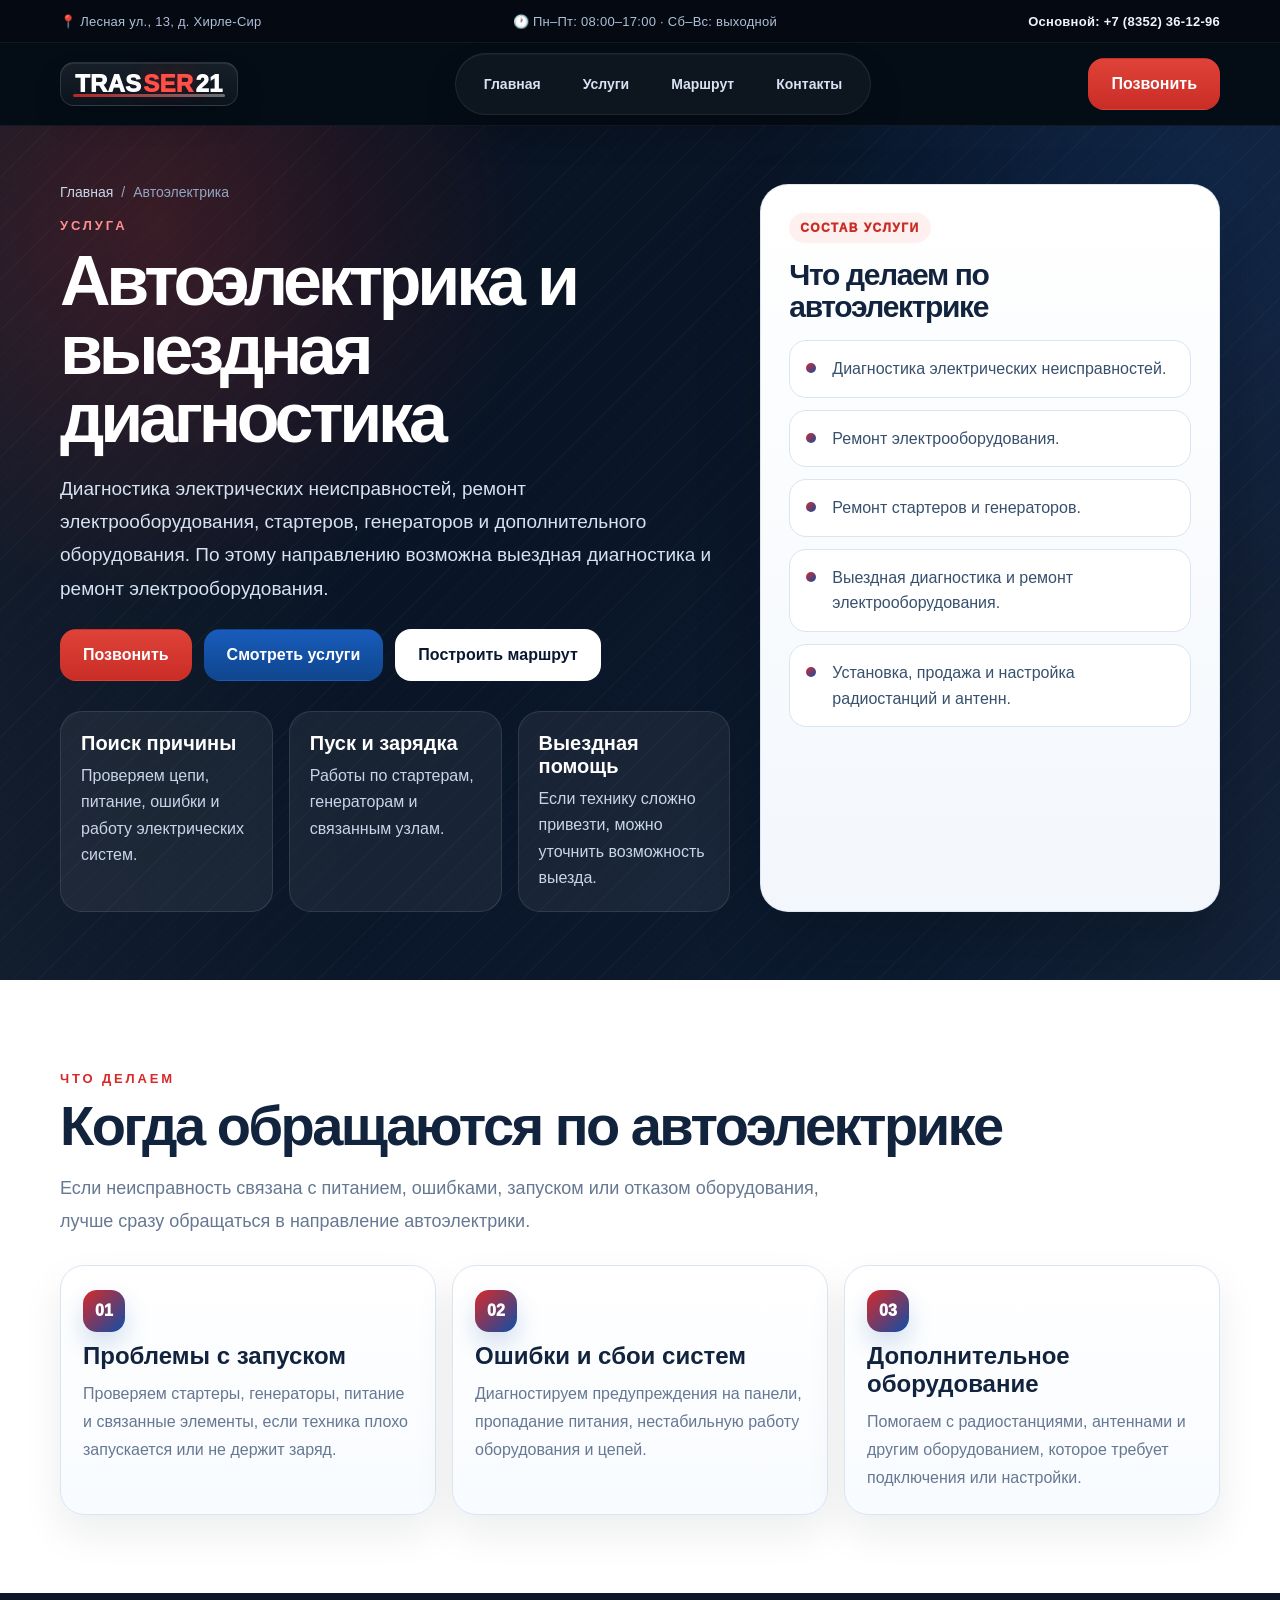
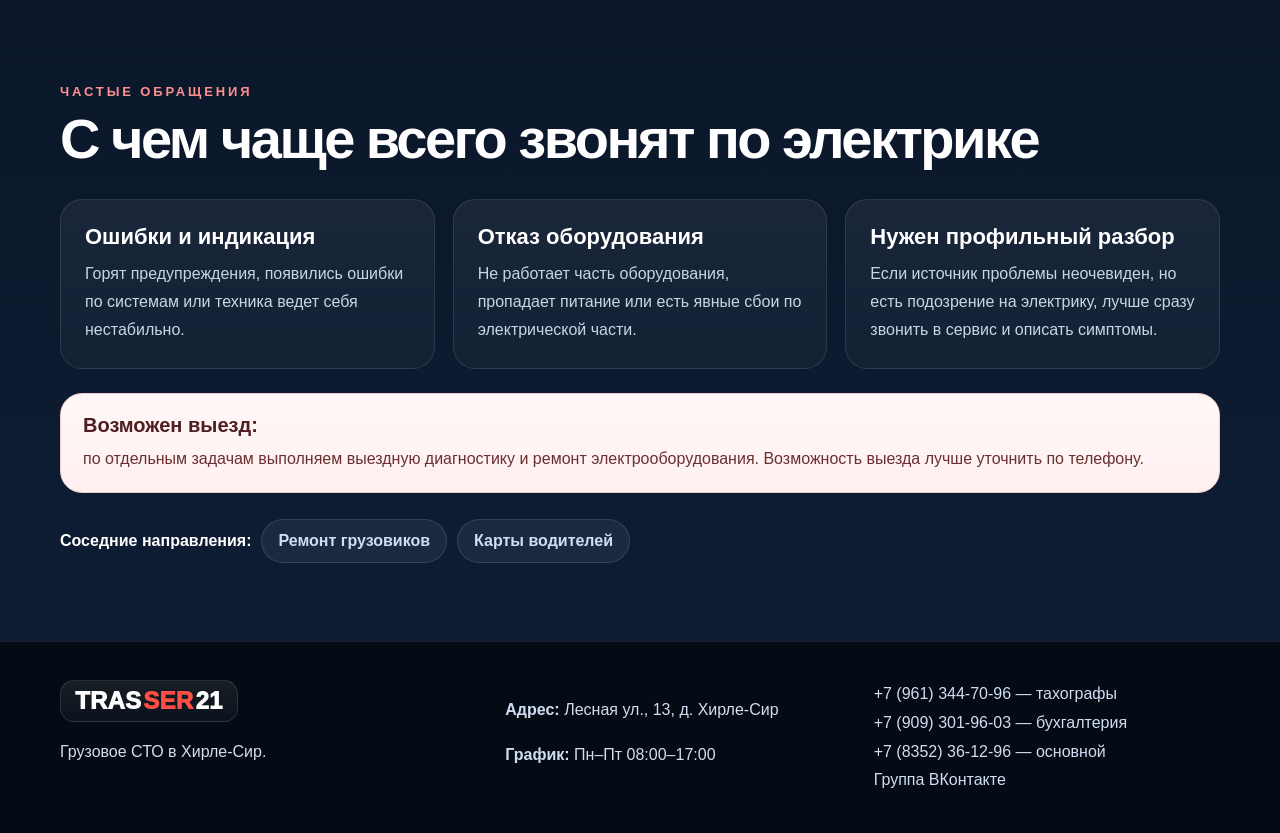
==== commit c1cd1369: "Add VK group links" ====
--- a/services/autoelectric.html
+++ b/services/autoelectric.html
@@ -101,7 +101,7 @@
     <div class="container footer__grid">
       <div><strong class="footer__brand">TRAS<span>SER</span>21</strong><p>Грузовое СТО в Хирле-Сир.</p></div>
       <div><p><strong>Адрес:</strong> Лесная ул., 13, д. Хирле-Сир</p><p><strong>График:</strong> Пн–Пт 08:00–17:00</p></div>
-      <div><a href="tel:+79613447096">+7 (961) 344-70-96 — тахографы</a><a href="tel:+79093019603">+7 (909) 301-96-03 — бухгалтерия</a><a href="tel:+78352361296">+7 (8352) 36-12-96 — основной</a></div>
+      <div><a href="tel:+79613447096">+7 (961) 344-70-96 — тахографы</a><a href="tel:+79093019603">+7 (909) 301-96-03 — бухгалтерия</a><a href="tel:+78352361296">+7 (8352) 36-12-96 — основной</a><a target="_blank" rel="noopener" href="https://vk.com/trasser21">Группа ВКонтакте</a></div>
     </div>
   </footer>
 
--- a/styles.css
+++ b/styles.css
@@ -17,7 +17,7 @@
 .nav a::after{content:"";position:absolute;left:16px;right:16px;bottom:8px;height:2px;border-radius:999px;background:linear-gradient(90deg,var(--red),#ff8e6d);transform:scaleX(0);transform-origin:center;transition:transform .22s ease}
 .nav a:hover::after{transform:scaleX(1)}
 .burger{display:none;background:transparent;color:#fff;border:1px solid rgba(255,255,255,.15);border-radius:12px;width:44px;height:44px;font-size:22px}
-.btn{display:inline-flex;align-items:center;justify-content:center;min-height:52px;padding:0 22px;border-radius:16px;font-weight:800;border:1px solid transparent;transition:transform .2s ease,box-shadow .2s ease,background .2s ease}.btn:hover{transform:translateY(-1px);box-shadow:0 14px 28px rgba(0,0,0,.18)}.btn--red{background:linear-gradient(180deg,#df4238,#c92d26);color:#fff}.btn--blue{background:linear-gradient(180deg,#185cbc,#0f468d);color:#fff}.btn--light{background:#fff;color:#0a1730}
+.btn{display:inline-flex;align-items:center;justify-content:center;min-height:52px;padding:0 22px;border-radius:16px;font-weight:800;border:1px solid transparent;transition:transform .2s ease,box-shadow .2s ease,background .2s ease}.btn:hover{transform:translateY(-1px);box-shadow:0 14px 28px rgba(0,0,0,.18)}.btn--red{background:linear-gradient(180deg,#df4238,#c92d26);color:#fff}.btn--blue,.btn--vk{background:linear-gradient(180deg,#185cbc,#0f468d);color:#fff}.btn--light{background:#fff;color:#0a1730}
 .hero{position:relative;overflow:hidden;background:
 radial-gradient(circle at 18% 18%,rgba(217,41,41,.14),transparent 26%),
 linear-gradient(180deg,#07111d 0%,#091524 54%,#0d1a2d 100%);
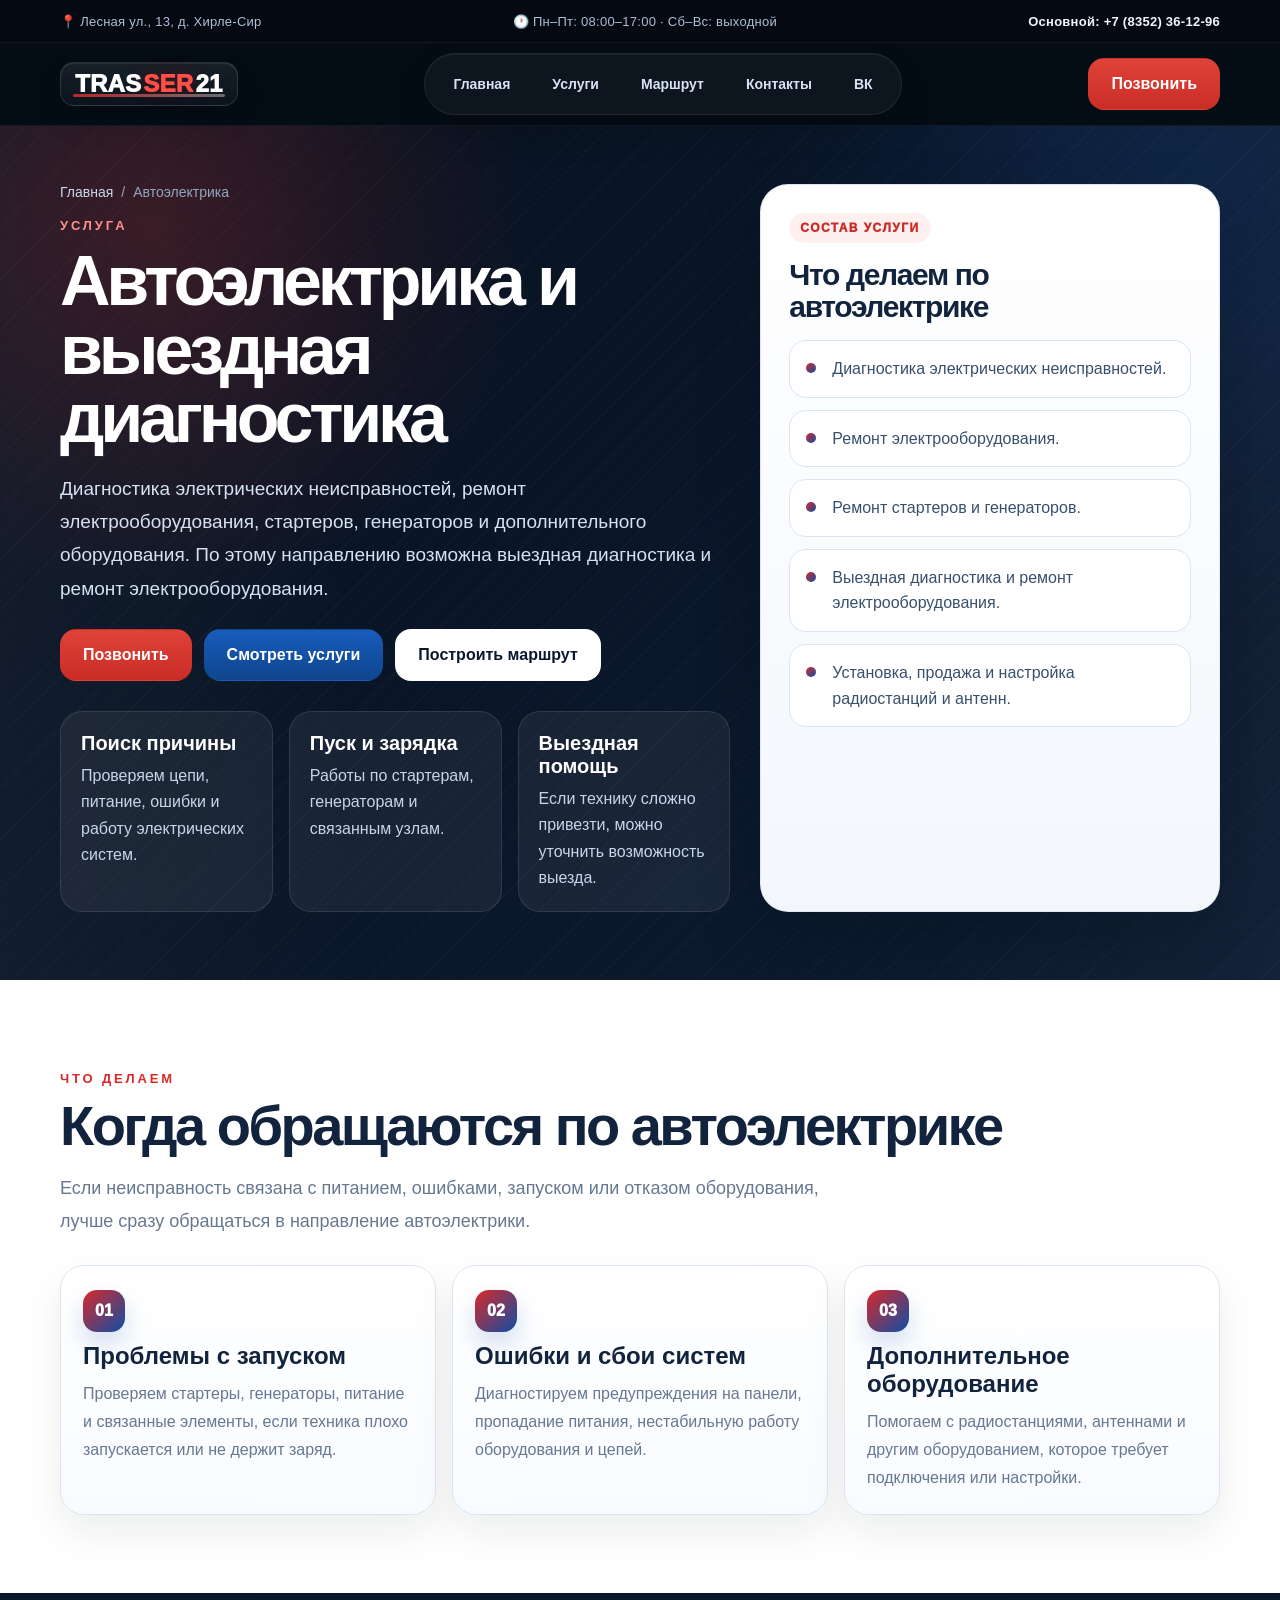
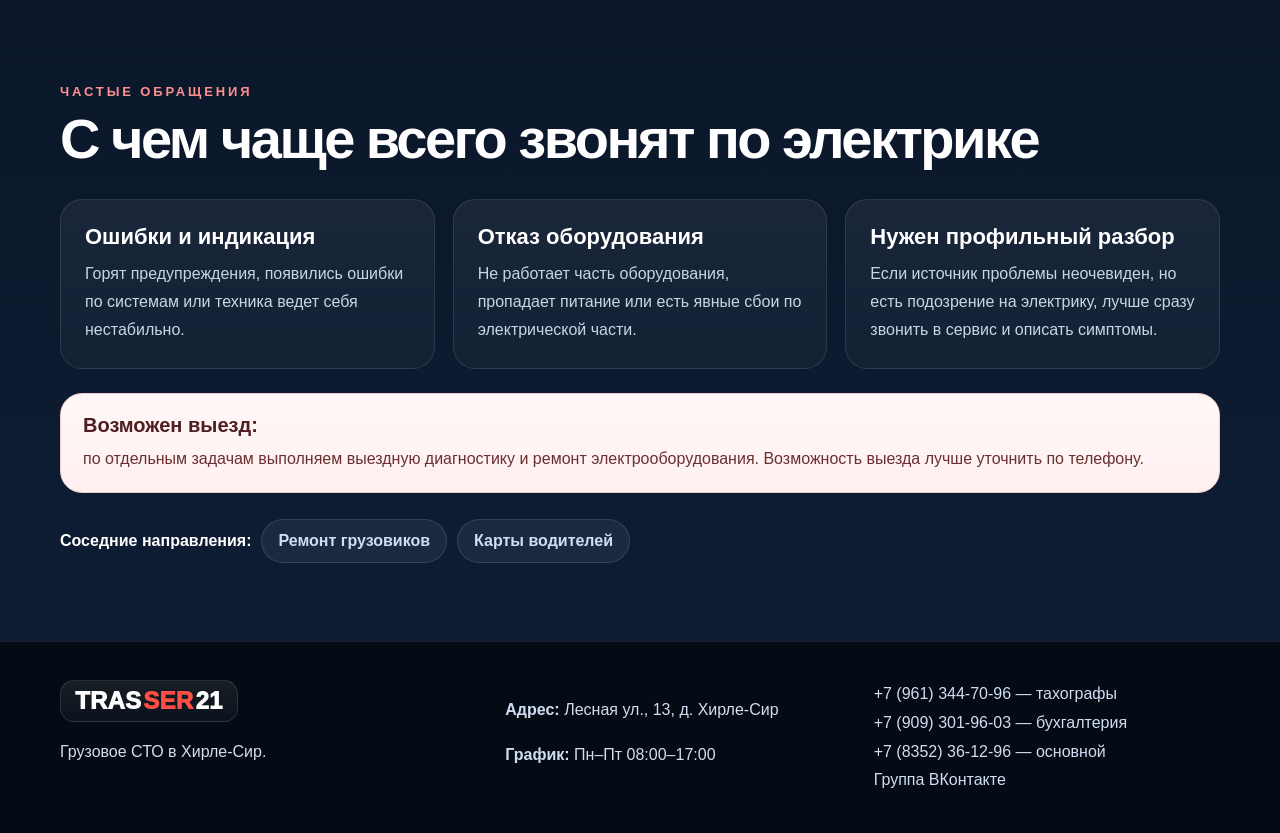
==== commit 9d3da3c4: "Show VK link in navigation" ====
--- a/services/autoelectric.html
+++ b/services/autoelectric.html
@@ -24,6 +24,7 @@
         <a href="../index.html#services">Услуги</a>
         <a href="../index.html#route">Маршрут</a>
         <a href="../index.html#contacts">Контакты</a>
+        <a target="_blank" rel="noopener" href="https://vk.com/trasser21">ВК</a>
       </nav>
       <a class="btn btn--red header__cta" href="tel:+78352361296">Позвонить</a>
       <button class="burger" id="burger" aria-label="Открыть меню">☰</button>
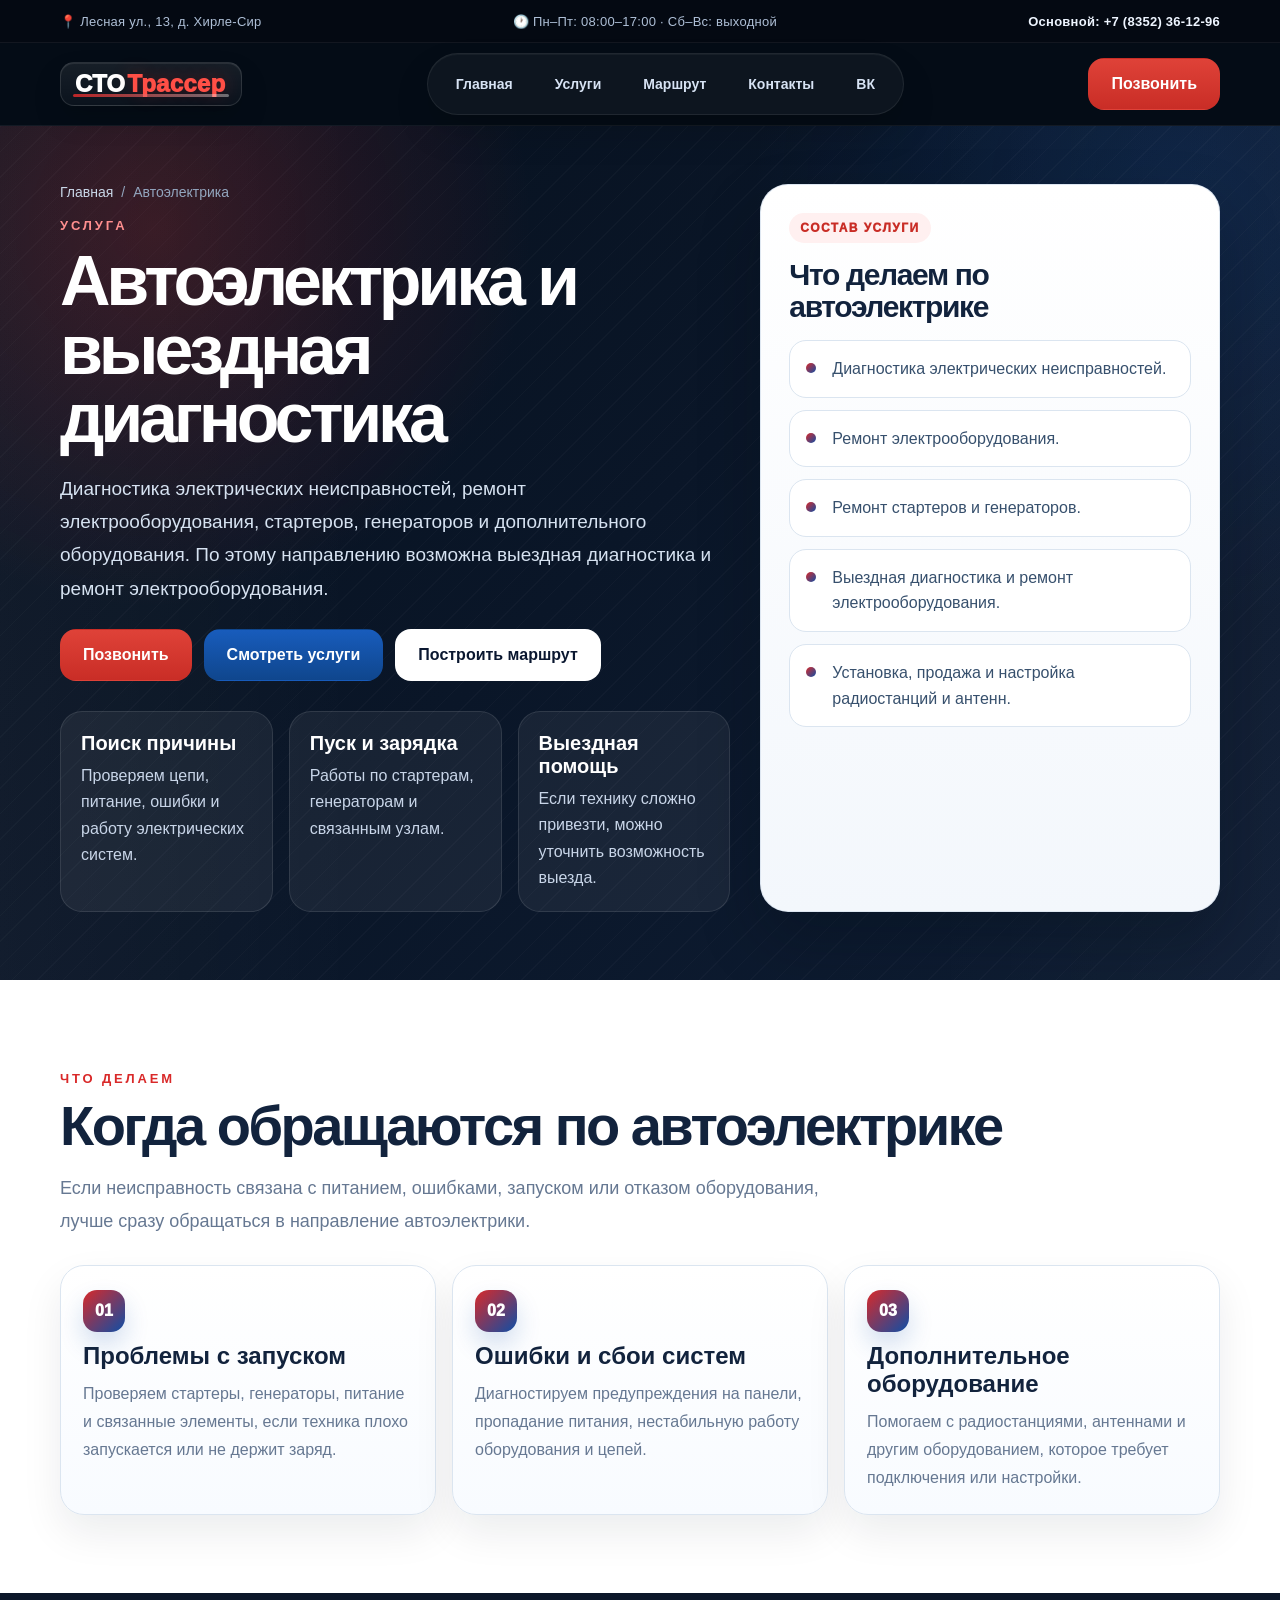
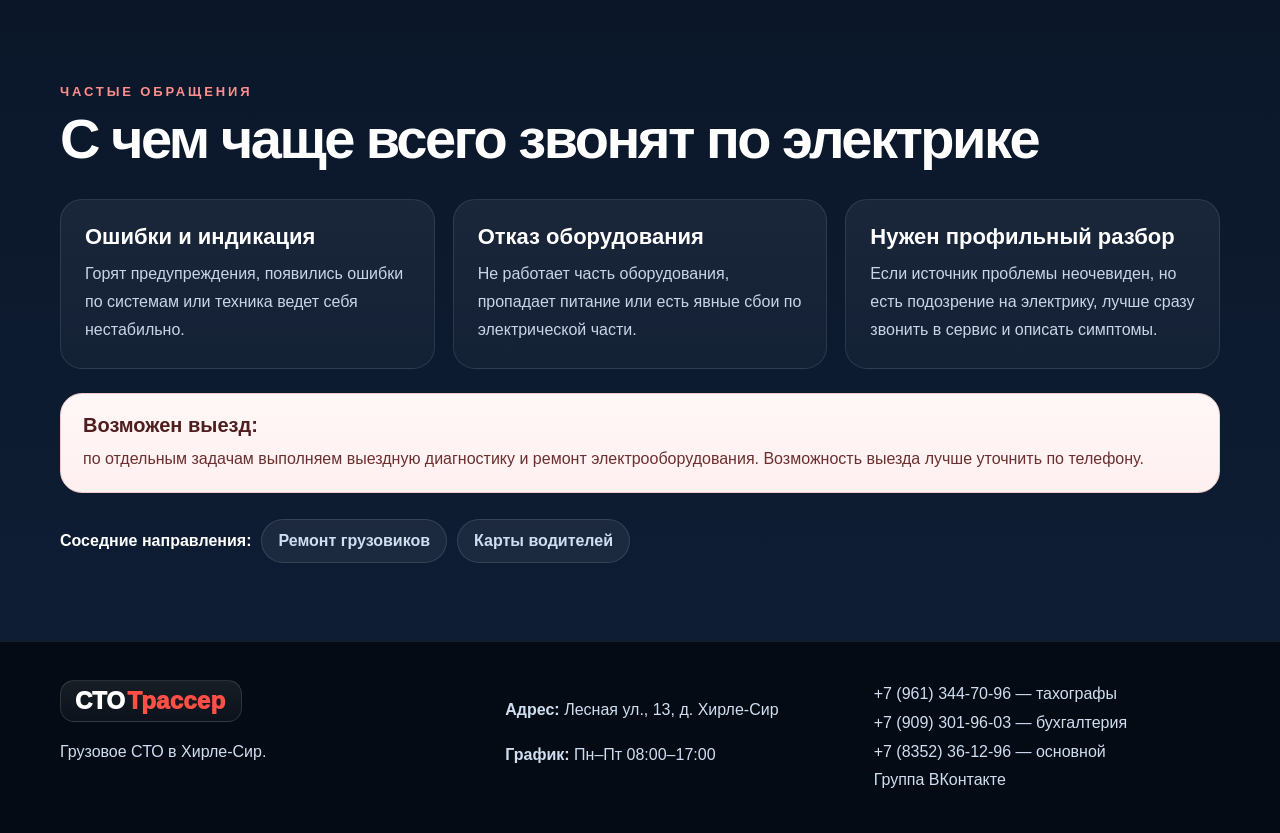
==== commit 1b10c00e: "Rename site brand to STO Trasser" ====
--- a/services/autoelectric.html
+++ b/services/autoelectric.html
@@ -3,8 +3,8 @@
 <head>
   <meta charset="UTF-8" />
   <meta name="viewport" content="width=device-width, initial-scale=1.0" />
-  <title>Автоэлектрика — TRASSER21</title>
-  <meta name="description" content="TRASSER21: автоэлектрика для грузовиков, прицепов и автобусов. Возможна выездная диагностика и ремонт электрооборудования." />
+  <title>Автоэлектрика — СТО Трассер</title>
+  <meta name="description" content="СТО Трассер: автоэлектрика для грузовиков, прицепов и автобусов. Возможна выездная диагностика и ремонт электрооборудования." />
   <link rel="stylesheet" href="../styles.css" />
 </head>
 <body>
@@ -18,7 +18,7 @@
 
   <header class="header">
     <div class="container header__inner">
-      <a class="logo" href="../index.html">TRAS<span>SER</span>21</a>
+      <a class="logo" href="../index.html">СТО <span>Трассер</span></a>
       <nav class="nav" id="nav">
         <a href="../index.html">Главная</a>
         <a href="../index.html#services">Услуги</a>
@@ -100,7 +100,7 @@
 
   <footer class="footer" id="contacts">
     <div class="container footer__grid">
-      <div><strong class="footer__brand">TRAS<span>SER</span>21</strong><p>Грузовое СТО в Хирле-Сир.</p></div>
+      <div><strong class="footer__brand">СТО <span>Трассер</span></strong><p>Грузовое СТО в Хирле-Сир.</p></div>
       <div><p><strong>Адрес:</strong> Лесная ул., 13, д. Хирле-Сир</p><p><strong>График:</strong> Пн–Пт 08:00–17:00</p></div>
       <div><a href="tel:+79613447096">+7 (961) 344-70-96 — тахографы</a><a href="tel:+79093019603">+7 (909) 301-96-03 — бухгалтерия</a><a href="tel:+78352361296">+7 (8352) 36-12-96 — основной</a><a target="_blank" rel="noopener" href="https://vk.com/trasser21">Группа ВКонтакте</a></div>
     </div>
--- a/styles.css
+++ b/styles.css
@@ -7,7 +7,7 @@
 .container{width:min(1160px,calc(100% - 40px));margin:0 auto}
 .topbar{background:#040912;border-bottom:1px solid rgba(255,255,255,.06);font-size:13px;letter-spacing:.02em}.topbar__inner{min-height:42px;display:flex;gap:16px;justify-content:space-between;align-items:center;flex-wrap:wrap;color:#aebfd6}.topbar a{color:#eef5ff;font-weight:700}
 .header{position:sticky;top:0;z-index:10;background:rgba(5,12,21,.78);backdrop-filter:blur(18px);border-bottom:1px solid rgba(255,255,255,.06)}.header__inner{min-height:82px;display:flex;align-items:center;justify-content:space-between;gap:18px}
-.logo{position:relative;display:inline-flex;align-items:center;gap:0;min-height:44px;padding:0 14px;border-radius:14px;background:linear-gradient(180deg,rgba(255,255,255,.08),rgba(255,255,255,.03));border:1px solid rgba(255,255,255,.12);box-shadow:inset 0 1px 0 rgba(255,255,255,.08),0 14px 28px rgba(0,0,0,.16);font-size:24px;font-weight:950;letter-spacing:.01em;line-height:1;color:#fff;text-transform:uppercase;transition:transform .2s ease,border-color .2s ease,background .2s ease}
+.logo{position:relative;display:inline-flex;align-items:center;gap:0;min-height:44px;padding:0 14px;border-radius:14px;background:linear-gradient(180deg,rgba(255,255,255,.08),rgba(255,255,255,.03));border:1px solid rgba(255,255,255,.12);box-shadow:inset 0 1px 0 rgba(255,255,255,.08),0 14px 28px rgba(0,0,0,.16);font-size:24px;font-weight:950;letter-spacing:.01em;line-height:1;color:#fff;transition:transform .2s ease,border-color .2s ease,background .2s ease}
 .logo::before{content:"";position:absolute;left:12px;right:12px;bottom:8px;height:3px;border-radius:999px;background:linear-gradient(90deg,rgba(217,41,41,.95),rgba(255,255,255,.42));opacity:.9}
 .logo:hover{transform:translateY(-1px);border-color:rgba(255,255,255,.2);background:linear-gradient(180deg,rgba(255,255,255,.12),rgba(255,255,255,.04))}
 .logo span{display:inline-flex;margin:0 2px;color:#ff4f46;text-shadow:0 0 18px rgba(217,41,41,.32)}
@@ -195,3 +195,7 @@
 @media(max-width:1000px){.nav,.header__cta{display:none}.burger{display:block}.nav.is-open{display:grid;position:absolute;top:76px;left:16px;right:16px;gap:6px;background:#0d1a2e;border:1px solid rgba(255,255,255,.1);border-radius:18px;padding:14px;box-shadow:0 18px 40px rgba(0,0,0,.28)}.nav.is-open a{justify-content:flex-start;padding:0 16px;border-radius:14px}.nav.is-open a::after{left:16px;right:16px}.hero__lead,.request,.route,.footer__grid,.gallery{grid-template-columns:1fr}.service-photos{grid-template-columns:1fr}.cards--4,.cards--3,.hero__summary-grid{grid-template-columns:1fr 1fr}.map-links{grid-template-columns:repeat(3,minmax(0,1fr))}.route__content,.route-map-card{max-width:none;justify-self:stretch}h1{max-width:none}.hero__text{max-width:none}.hero__content{padding:8px 0 0}.hero__showcase img{aspect-ratio:16 / 10}.hero__showcase-caption{max-width:460px}.service-photos__item,.service-photos__image{min-height:320px}}
 @media(max-width:1000px){.service-hero__grid,.service-highlight,.service-list,.process-grid,.route{grid-template-columns:1fr}.route__content{max-width:none;padding-top:0}.route__content h2{max-width:none}.route-map-card{max-width:none;justify-self:stretch}.route-map-card__image{max-height:none}}
 @media(max-width:760px){html{scroll-padding-top:78px}body{padding-bottom:78px}.container{width:min(100%,calc(100% - 24px))}h1{font-size:clamp(36px,11vw,42px);line-height:1;letter-spacing:-.045em}h2{font-size:clamp(30px,9vw,38px)}.eyebrow{font-size:11px;letter-spacing:.18em}.cards--4,.cards--3,.hero__summary-grid,.service-highlight,.service-list,.map-links{grid-template-columns:1fr}.hero,.service-hero{padding:32px 0 52px}.service-hero h1{font-size:clamp(36px,11vw,44px)}.service-panel{padding:22px;border-radius:24px}.service-list article{padding:20px}.section{padding:56px 0;scroll-margin-top:78px}.topbar{display:none}.header__inner{min-height:70px}.logo{min-height:40px;padding:0 12px;font-size:21px}.logo::before{bottom:7px}.nav.is-open{top:66px}.btn{width:100%;min-height:50px}.hero__actions{gap:10px;margin-top:22px}.hero__badges{gap:8px;margin-top:18px}.hero__badges span{min-height:34px;padding:0 12px;font-size:12px}.hero__text{font-size:16px;line-height:1.6;margin-top:16px}.hero__footnote{font-size:14px}.hero__summary{padding:18px;border-radius:22px}.hero__summary-grid article{padding:15px}.hero__summary-grid strong{font-size:17px}.contact-panel__item a,.contact-panel__item strong{font-size:21px}.contact-panel__actions{flex-direction:column}.hero__showcase{border-radius:24px}.hero__showcase-actions{position:static;padding:14px;background:rgba(7,17,29,.82)}.hero__showcase img{aspect-ratio:16 / 10}.hero__showcase::after{background:linear-gradient(180deg,rgba(5,11,18,.02),rgba(5,11,18,.72) 100%)}.hero__showcase-caption{position:static;max-width:none;padding:16px 16px 18px;border-radius:0;background:rgba(7,17,29,.92);border:0}.hero__showcase-caption strong{font-size:21px}.hero__showcase-caption span{font-size:14px;line-height:1.55}.service-photos__image{min-height:220px}.card--service-photo{min-height:260px}.gallery__card,.gallery__card--wide{min-height:280px}.route-map-card{border-radius:22px}.route-map-card__caption small{font-size:13px}.lightbox{padding:14px}.lightbox__dialog{gap:12px}.lightbox__close{align-self:stretch}.lightbox__image{max-height:68vh;border-radius:20px}.lightbox__caption{font-size:15px}.mobile-call{display:flex;position:fixed;left:16px;right:16px;bottom:14px;z-index:20;background:var(--red);color:#fff;min-height:52px;border-radius:16px;align-items:center;justify-content:center;font-weight:900;box-shadow:0 12px 30px rgba(0,0,0,.3)}}
+@media(max-width:760px){.container{width:min(100%,calc(100% - 32px))}h1{font-size:clamp(34px,9.8vw,39px);line-height:1.04}.hero{padding:28px 0 60px}.hero__text{font-size:15.5px;line-height:1.62}.hero__badges span{min-height:32px;padding:0 11px;font-size:11.5px}.hero__summary{padding:15px;border-radius:20px}.hero__summary-grid{gap:10px}.hero__summary-grid article{padding:12px;border-radius:16px}.hero__summary-grid strong{font-size:16px}.hero__summary-grid span{font-size:12px}.hero__showcase{border-radius:20px}.hero__showcase img{aspect-ratio:16 / 9}.hero__showcase-actions{padding:10px}.hero__showcase-caption{padding:14px}.hero__showcase-caption strong{font-size:19px}.hero__showcase-caption span{font-size:13.5px;line-height:1.5}.section{padding:48px 0}.service-photos{gap:14px}.service-photos__item,.service-photos__image{min-height:240px;border-radius:22px}.service-photos__item figcaption{padding:16px;font-size:14px}.card{padding:20px;border-radius:20px}.card--service-photo{min-height:220px}.gallery{gap:14px}.gallery__card,.gallery__card--wide{min-height:230px;border-radius:22px}.gallery__card strong{font-size:24px}.gallery__card p{font-size:14px;line-height:1.55}.route-map-card{border-radius:20px}.route-map-card__image{max-height:210px}.route-map-card__caption{padding:12px 14px}.contact-panel{padding:18px;border-radius:22px}.contact-panel__item{padding:13px 14px;border-radius:16px}.contact-panel__item a,.contact-panel__item strong{font-size:19px}.contact-panel__actions .btn{min-height:46px}.service-panel{padding:20px}.service-panel li{padding:13px 14px 13px 38px}.service-list article{padding:18px;border-radius:20px}.service-highlight article{padding:16px}.mobile-call{left:18px;right:18px;bottom:12px;min-height:50px;border-radius:15px}}
+@media(max-width:430px){.header__inner{min-height:64px}.logo{font-size:20px}.burger{width:42px;height:42px}.hero{padding-top:26px}.eyebrow{font-size:10.5px}.hero__actions{margin-top:18px}.btn{min-height:48px}.service-photos__item,.service-photos__image{min-height:220px}.gallery__card,.gallery__card--wide{min-height:215px}.route-map-card__image{max-height:190px}.request__notes{gap:8px}.footer{padding-bottom:78px}}
+@media(max-width:760px){.mobile-call{left:auto;right:16px;bottom:14px;width:auto;min-width:148px;min-height:46px;padding:0 18px;border-radius:999px;transition:opacity .2s ease,transform .2s ease}.mobile-call.is-hidden{opacity:0;pointer-events:none;transform:translateY(12px)}.hero__showcase-actions .btn{width:auto;min-height:42px;padding:0 14px;border-radius:14px}.card--service-photo{min-height:235px;padding:18px}.card--service-photo h3{font-size:21px}.card--service-photo p{font-size:14px;line-height:1.55}.card--service-photo .num{width:38px;height:38px;border-radius:12px;margin-bottom:8px}.service-photos__item,.service-photos__image{min-height:220px}.route-map-card__image{max-height:180px}}
+@media(max-width:430px){.mobile-call{right:14px;bottom:12px;min-width:138px;min-height:44px;font-size:14px}.card--service-photo{min-height:220px}.service-photos__item,.service-photos__image{min-height:205px}.gallery__card,.gallery__card--wide{min-height:200px}.route-map-card__caption strong{font-size:20px}}
